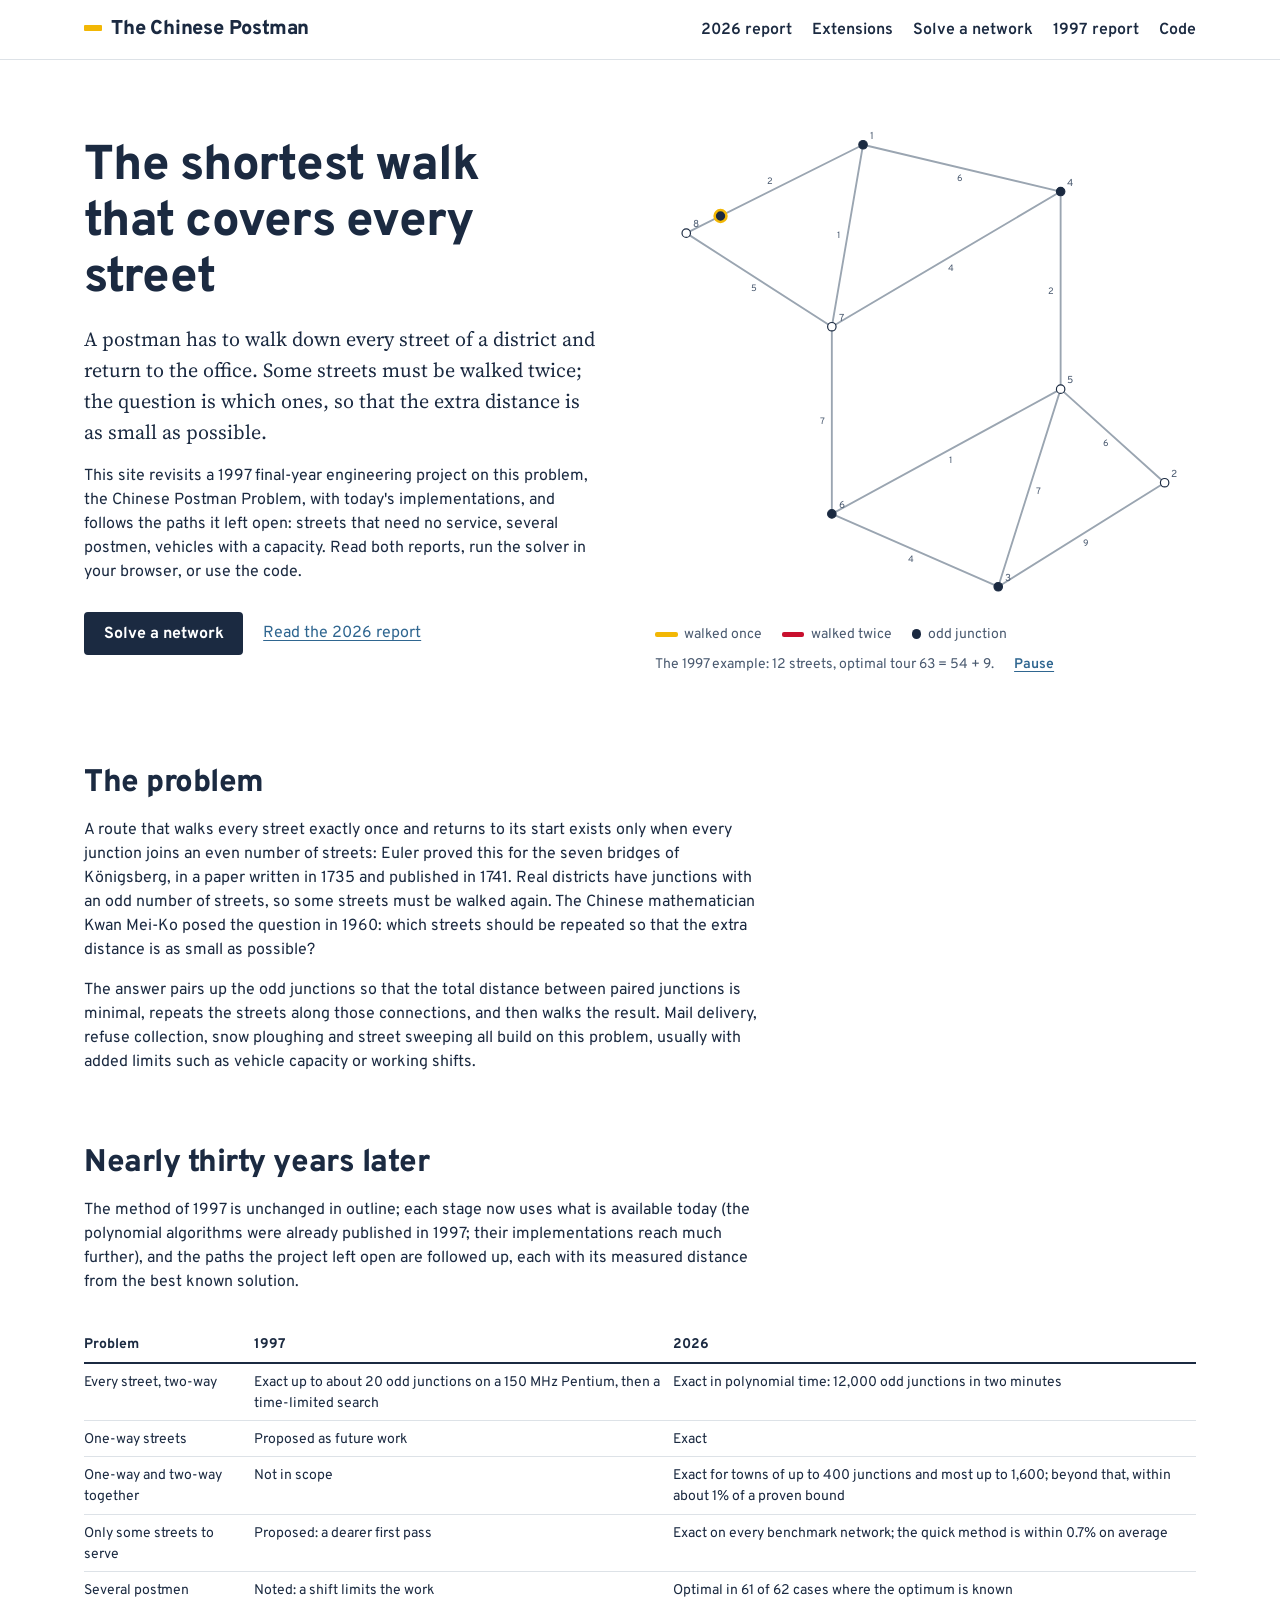
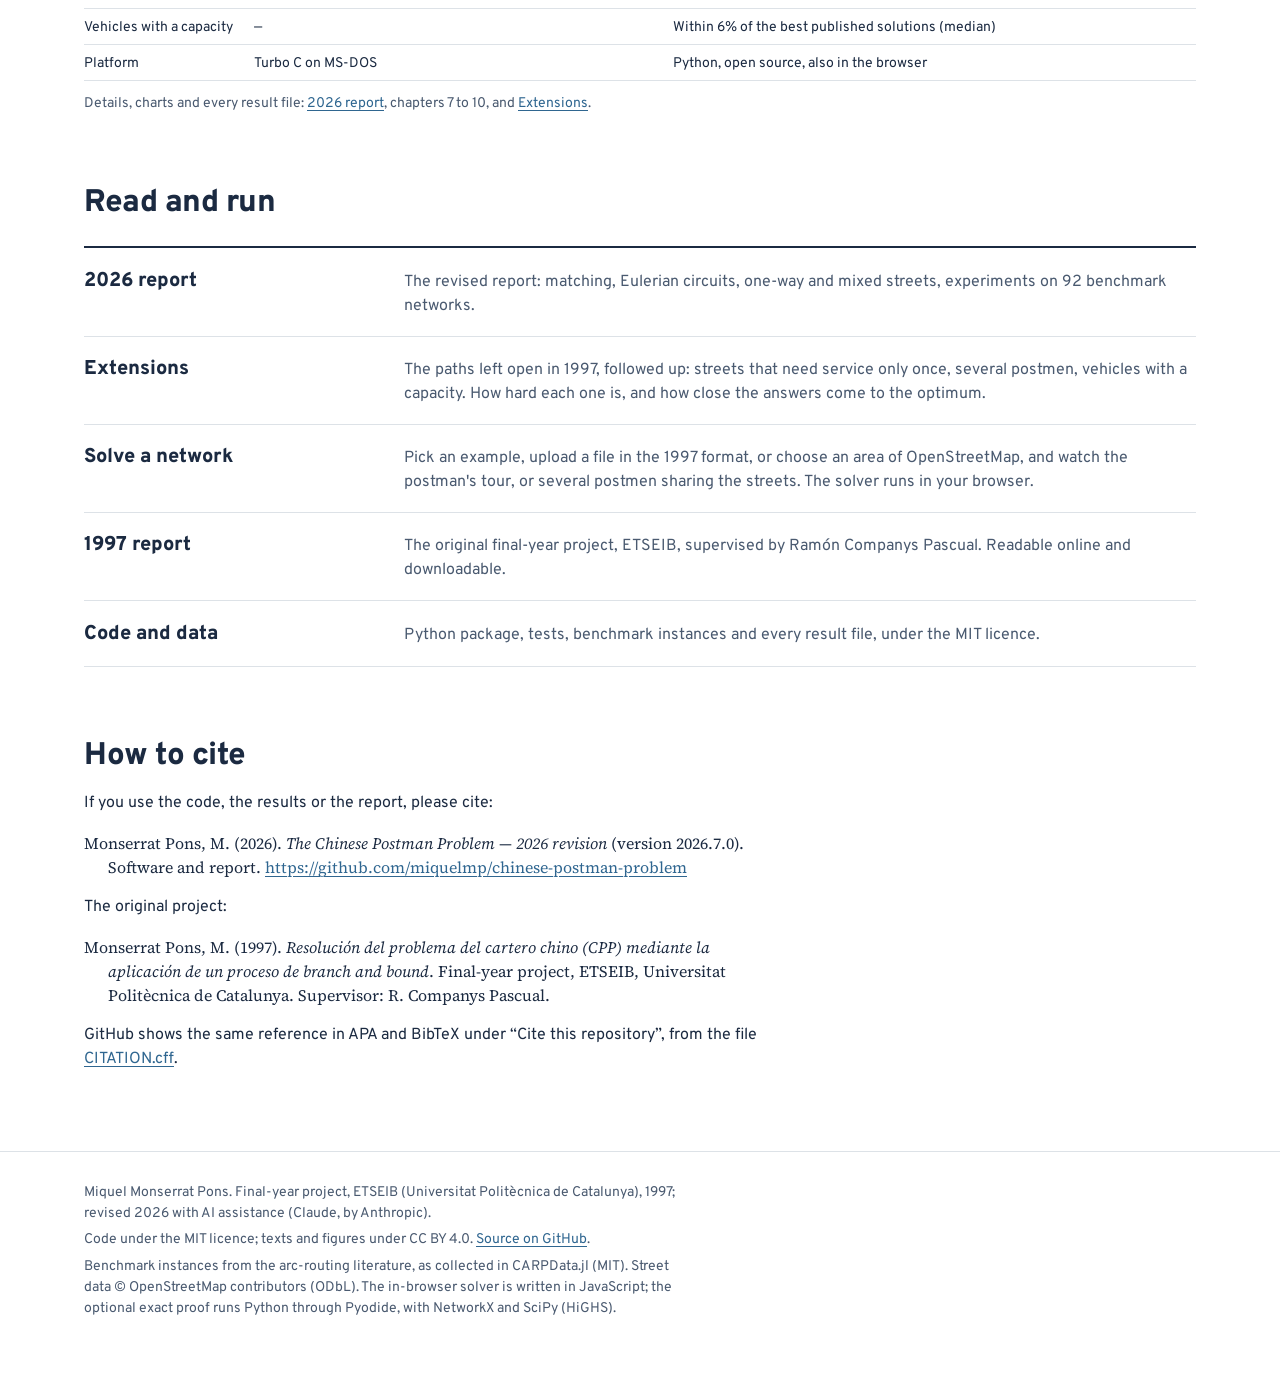
==== docs/index.html @ 4b067e21 "Report run times as medians of five repeats, version 2026.7.0 Each scaling network was run five time" ====
<!doctype html>
<html lang="en">
<head>
<meta charset="utf-8">
<meta name="viewport" content="width=device-width, initial-scale=1">
<title>The Chinese Postman Problem, 1997 and 2026</title>
<meta name="description" content="A 1997 final-year project on the Chinese Postman Problem, revisited with today's solvers: both reports, open-source code, and a solver that runs in your browser.">
<link rel="preconnect" href="https://fonts.googleapis.com">
<link rel="preconnect" href="https://fonts.gstatic.com" crossorigin>
<link rel="stylesheet" href="https://fonts.googleapis.com/css2?family=Overpass:wght@400;600;700;800&family=Source+Serif+4:ital,opsz,wght@0,8..60,400;0,8..60,600;1,8..60,400&display=swap">
<link rel="stylesheet" href="assets/site.css">
<link rel="icon" href="assets/favicon.svg" type="image/svg+xml">
<link rel="canonical" href="https://miquelmp.github.io/chinese-postman-problem/">
<meta property="og:type" content="website">
<meta property="og:site_name" content="The Chinese Postman">
<meta property="og:title" content="The Chinese Postman Problem, 1997 and 2026">
<meta property="og:description" content="A 1997 final-year project on the Chinese Postman Problem, revisited with today&#x27;s solvers: both reports, open-source code, and a solver that runs in your browser.">
<meta property="og:url" content="https://miquelmp.github.io/chinese-postman-problem/">
<meta property="og:image" content="https://miquelmp.github.io/chinese-postman-problem/assets/og-image.png">
<meta property="og:image:width" content="1200">
<meta property="og:image:height" content="630">
<meta property="og:image:alt" content="A street network shared among three postmen, each route in its own colour">
<meta name="twitter:card" content="summary_large_image">
<meta name="author" content="Miquel Monserrat Pons">
</head>
<body>
<header class="site-header"><div class="inner"><a class="brand" href="./">The Chinese Postman</a><nav class="site-nav" aria-label="Main"><a href="report/">2026 report</a><a href="extensions/">Extensions</a><a href="try/">Solve a network</a><a href="1997/">1997 report</a><a href="https://github.com/miquelmp/chinese-postman-problem">Code</a></nav></div></header>
<main class="wrap">

  <div class="hero">
    <div>
      <h1>The shortest walk that covers every street</h1>
      <p class="lede">A postman has to walk down every street of a district and return to the office. Some streets must be walked twice; the question is which ones, so that the extra distance is as small as possible.</p>
      <p>This site revisits a 1997 final-year engineering project on this problem, the Chinese Postman Problem, with today's implementations, and follows the paths it left open: streets that need no service, several postmen, vehicles with a capacity. Read both reports, run the solver in your browser, or use the code.</p>
      <div class="actions">
        <a class="button" href="try/">Solve a network</a>
        <a href="report/">Read the 2026 report</a>
      </div>
    </div>
    <figure class="hero-figure">
      <svg id="hero-net" role="img" aria-label="Animated postman tour of the 1997 example network: 15 streets walked, 3 of them twice"></svg>
      <figcaption>
        <span class="key"><i class="k-route"></i>walked once</span>
        <span class="key"><i class="k-repeat"></i>walked twice</span>
        <span class="key"><i class="k-odd"></i>odd junction</span>
        <span id="hero-progress">The 1997 example: 12 streets, optimal tour 63 = 54 + 9.</span>
        <button class="text-button" id="hero-toggle" type="button">Play</button>
      </figcaption>
    </figure>
  </div>

  <section class="prose">
    <h2>The problem</h2>
    <p class="reading-intro">A route that walks every street exactly once and returns to its start exists only when every junction joins an even number of streets: Euler proved this for the seven bridges of Königsberg, in a paper written in 1735 and published in 1741. Real districts have junctions with an odd number of streets, so some streets must be walked again. The Chinese mathematician Kwan Mei-Ko posed the question in 1960: which streets should be repeated so that the extra distance is as small as possible?</p>
    <p>The answer pairs up the odd junctions so that the total distance between paired junctions is minimal, repeats the streets along those connections, and then walks the result. Mail delivery, refuse collection, snow ploughing and street sweeping all build on this problem, usually with added limits such as vehicle capacity or working shifts.</p>
  </section>

  <section>
    <h2>Nearly thirty years later</h2>
    <div class="prose">
      <p>The method of 1997 is unchanged in outline; each stage now uses what is available today (the polynomial algorithms were already published in 1997; their implementations reach much further), and the paths the project left open are followed up, each with its measured distance from the best known solution.</p>
    </div>
    <div class="table-scroll">
      <table>
        <thead><tr><th>Problem</th><th>1997</th><th>2026</th></tr></thead>
        <tbody>
          <tr><td>Every street, two-way</td><td>Exact up to about 20 odd junctions on a 150 MHz Pentium, then a time-limited search</td><td>Exact in polynomial time: 12,000 odd junctions in two minutes</td></tr>
          <tr><td>One-way streets</td><td>Proposed as future work</td><td>Exact</td></tr>
          <tr><td>One-way and two-way together</td><td>Not in scope</td><td>Exact for towns of up to 400 junctions and most up to 1,600; beyond that, within about 1% of a proven bound</td></tr>
          <tr><td>Only some streets to serve</td><td>Proposed: a dearer first pass</td><td>Exact on every benchmark network; the quick method is within 0.7% on average</td></tr>
          <tr><td>Several postmen</td><td>Noted: a shift limits the work</td><td>Optimal in 61 of 62 cases where the optimum is known</td></tr>
          <tr><td>Vehicles with a capacity</td><td>—</td><td>Within 6% of the best published solutions (median)</td></tr>
          <tr><td>Platform</td><td>Turbo C on MS-DOS</td><td>Python, open source, also in the browser</td></tr>
        </tbody>
      </table>
    </div>
    <p class="table-note">Details, charts and every result file: <a href="report/">2026 report</a>, chapters 7 to 10, and <a href="extensions/">Extensions</a>.</p>
  </section>

  <section>
    <h2>Read and run</h2>
    <ul class="signposts">
      <li><a href="report/">2026 report</a><p>The revised report: matching, Eulerian circuits, one-way and mixed streets, experiments on 92 benchmark networks.</p></li>
      <li><a href="extensions/">Extensions</a><p>The paths left open in 1997, followed up: streets that need service only once, several postmen, vehicles with a capacity. How hard each one is, and how close the answers come to the optimum.</p></li>
      <li><a href="try/">Solve a network</a><p>Pick an example, upload a file in the 1997 format, or choose an area of OpenStreetMap, and watch the postman's tour, or several postmen sharing the streets. The solver runs in your browser.</p></li>
      <li><a href="1997/">1997 report</a><p>The original final-year project, ETSEIB, supervised by Ramón Companys Pascual. Readable online and downloadable.</p></li>
      <li><a href="https://github.com/miquelmp/chinese-postman-problem">Code and data</a><p>Python package, tests, benchmark instances and every result file, under the MIT licence.</p></li>
    </ul>
  </section>
  <section class="prose" id="cite">
    <h2>How to cite</h2>
    <p>If you use the code, the results or the report, please cite:</p>
    <p class="citation">Monserrat Pons, M. (2026). <em>The Chinese Postman Problem — 2026 revision</em> (version 2026.7.0). Software and report. <a href="https://github.com/miquelmp/chinese-postman-problem">https://github.com/miquelmp/chinese-postman-problem</a></p>
    <p>The original project:</p>
    <p class="citation">Monserrat Pons, M. (1997). <em>Resolución del problema del cartero chino (CPP) mediante la aplicación de un proceso de branch and bound</em>. Final-year project, ETSEIB, Universitat Politècnica de Catalunya. Supervisor: R. Companys Pascual.</p>
    <p>GitHub shows the same reference in APA and BibTeX under “Cite this repository”, from the file <a href="https://github.com/miquelmp/chinese-postman-problem/blob/main/CITATION.cff">CITATION.cff</a>.</p>
  </section>
</main>
<footer class="site-footer"><div class="inner"><p>Miquel Monserrat Pons. Final-year project, ETSEIB (Universitat Politècnica de Catalunya), 1997; revised 2026 with AI assistance (Claude, by Anthropic).</p><p>Code under the MIT licence; texts and figures under CC BY 4.0. <a href="https://github.com/miquelmp/chinese-postman-problem">Source on GitHub</a>.</p><p>Benchmark instances from the arc-routing literature, as collected in CARPData.jl (MIT). Street data © OpenStreetMap contributors (ODbL). The in-browser solver is written in JavaScript; the optional exact proof runs Python through Pyodide, with NetworkX and SciPy (HiGHS).</p></div></footer>
<script src="assets/net.js"></script>
<script>
(function () {
  const inst = {"name": "1997 worked example (park maintenance network)", "nodes": [{"id": 0, "x": 0.42, "y": 0.95, "label": "1"}, {"id": 1, "x": 0.08, "y": 0.78, "label": "8"}, {"id": 2, "x": 0.8, "y": 0.86, "label": "4"}, {"id": 3, "x": 0.36, "y": 0.6, "label": "7"}, {"id": 4, "x": 0.8, "y": 0.48, "label": "5"}, {"id": 5, "x": 1.0, "y": 0.3, "label": "2"}, {"id": 6, "x": 0.36, "y": 0.24, "label": "6"}, {"id": 7, "x": 0.68, "y": 0.1, "label": "3"}], "links": [{"u": 0, "v": 1, "w": 2, "oneway": false}, {"u": 0, "v": 3, "w": 1, "oneway": false}, {"u": 1, "v": 3, "w": 5, "oneway": false}, {"u": 0, "v": 2, "w": 6, "oneway": false}, {"u": 3, "v": 2, "w": 4, "oneway": false}, {"u": 3, "v": 6, "w": 7, "oneway": false}, {"u": 2, "v": 4, "w": 2, "oneway": false}, {"u": 6, "v": 4, "w": 1, "oneway": false}, {"u": 6, "v": 7, "w": 4, "oneway": false}, {"u": 7, "v": 4, "w": 7, "oneway": false}, {"u": 4, "v": 5, "w": 6, "oneway": false}, {"u": 7, "v": 5, "w": 9, "oneway": false}], "units": "", "note": "From chapter 3 of both reports; the optimum is 63 = 54 + 9."};
  const res = {"circuit": [0, 1, 3, 0, 3, 2, 3, 6, 4, 7, 6, 7, 5, 4, 2, 0]};
  const svg = document.getElementById("hero-net");
  const view = Postman.draw(svg, inst, { labels: true, weights: true, odd: true, width: 640 });
  view.setResult(res);
  view.setSpeed(0.8);
  const btn = document.getElementById("hero-toggle"), prog = document.getElementById("hero-progress");
  const reduce = window.matchMedia("(prefers-reduced-motion: reduce)").matches;
  view.onProgress((i, n) => {
    if (i > 0) prog.textContent = `Street ${i} of ${n} walked. Optimal tour 63 = 54 + 9.`;
  });
  view.onEnd(() => { btn.textContent = "Replay"; });
  btn.addEventListener("click", () => {
    if (view.isPlaying()) { view.pause(); btn.textContent = "Play"; }
    else { view.play(); btn.textContent = "Pause"; }
  });
  if (reduce) view.finish();
  else { view.play(); btn.textContent = "Pause"; }
})();
</script>
</body>
</html>
---- docs/assets/site.css ----
/* The Chinese Postman — site styles.
   Identity: street signage and postal routes. Overpass (Highway Gothic lineage) for interface and
   headings, Source Serif 4 for reading. Yellow = the postman's route, red = streets driven twice. */

:root {
  --paper: #ffffff;
  --panel: #f2f4f6;
  --ink: #1b2a41;
  --ink-soft: #4a5a70;
  --street: #9aa5b1;
  --street-faint: #d3d9df;
  --route: #f2b705;
  --repeat: #c8102e;
  --link: #2f6690;
  --rule: #dde2e7;
  --focus: #2f6690;
  --sans: "Overpass", "Segoe UI", system-ui, sans-serif;
  --serif: "Source Serif 4", Georgia, "Times New Roman", serif;
  --measure: 68ch;
  --step--1: 0.875rem;
  --step-0: 1rem;
  --step-1: 1.25rem;
  --step-2: 1.563rem;
  --step-3: 1.953rem;
  --step-4: 2.441rem;
  --step-5: 3.052rem;
  color-scheme: light;
}

* { box-sizing: border-box; }
html { -webkit-text-size-adjust: 100%; }
body {
  margin: 0;
  background: var(--paper);
  color: var(--ink);
  font-family: var(--sans);
  font-size: var(--step-0);
  line-height: 1.5;
}

a { color: var(--link); text-underline-offset: 0.18em; text-decoration-thickness: 1px; }
a:hover { text-decoration-thickness: 2px; }
:focus-visible { outline: 3px solid var(--focus); outline-offset: 2px; border-radius: 2px; }

/* ---------- header and footer ---------- */
.site-header {
  border-bottom: 1px solid var(--rule);
}
.site-header .inner {
  max-width: 72rem; margin: 0 auto; padding: 0.9rem 1.25rem;
  display: flex; flex-wrap: wrap; align-items: baseline; gap: 0.5rem 1.75rem;
}
.brand {
  font-weight: 800; font-size: var(--step-1); color: var(--ink); text-decoration: none;
  letter-spacing: -0.01em; margin-right: auto;
}
.brand::before {
  content: ""; display: inline-block; width: 0.9em; height: 0.28em; margin-right: 0.45em;
  background: var(--route); vertical-align: 0.18em; border-radius: 1px;
}
.site-nav { display: flex; flex-wrap: wrap; gap: 0.25rem 1.25rem; }
.site-nav a { color: var(--ink); text-decoration: none; font-weight: 600; padding: 0.15rem 0; }
.site-nav a:hover, .site-nav a[aria-current="page"] { box-shadow: inset 0 -3px 0 var(--route); }

.site-footer {
  border-top: 1px solid var(--rule); margin-top: 5rem; color: var(--ink-soft); font-size: var(--step--1);
}
.site-footer .inner { max-width: 72rem; margin: 0 auto; padding: 1.5rem 1.25rem 3rem; }
.site-footer p { margin: 0.35rem 0; max-width: var(--measure); }

/* ---------- layout ---------- */
.wrap { max-width: 72rem; margin: 0 auto; padding: 0 1.25rem; }
.prose { max-width: var(--measure); }
section { margin-top: 4.5rem; }

h1, h2, h3 { font-family: var(--sans); line-height: 1.15; letter-spacing: -0.015em; }
h1 { font-size: var(--step-5); font-weight: 800; margin: 0 0 1rem; }
h2 { font-size: var(--step-3); font-weight: 800; margin: 0 0 1rem; }
h3 { font-size: var(--step-1); font-weight: 700; margin: 2rem 0 0.5rem; }
p { margin: 0 0 1rem; }
.lede { font-family: var(--serif); font-size: var(--step-1); line-height: 1.55; color: var(--ink); }
.reading p, .reading li { font-family: var(--serif); font-size: 1.0625rem; line-height: 1.65; }

/* ---------- hero ---------- */
.hero {
  display: grid; grid-template-columns: minmax(0, 1fr) minmax(0, 1.05fr); gap: 2.5rem 3.5rem;
  align-items: center; padding: 3.5rem 0 1rem;
}
.hero h1 { max-width: 13ch; }
.hero .actions { display: flex; flex-wrap: wrap; gap: 0.75rem 1.25rem; align-items: center; margin-top: 1.75rem; }
.hero-figure { margin: 0; }
.hero-figure svg { width: 100%; height: auto; display: block; }
.hero-figure figcaption { font-size: var(--step--1); color: var(--ink-soft); margin-top: 0.5rem; display: flex; flex-wrap: wrap; gap: 0.4rem 1.25rem; align-items: center; }

.button {
  display: inline-flex; align-items: center; gap: 0.5rem; font: inherit; font-weight: 700;
  background: var(--ink); color: #fff; border: 2px solid var(--ink); border-radius: 4px;
  padding: 0.55rem 1.1rem 0.45rem; text-decoration: none; cursor: pointer;
}
.button:hover { background: #24395a; }
.button.secondary { background: transparent; color: var(--ink); }
.button.secondary:hover { background: var(--panel); }
.button[disabled] { opacity: 0.45; cursor: not-allowed; }
.text-button {
  font: inherit; font-weight: 600; background: none; border: 0; padding: 0.2rem 0; color: var(--link);
  cursor: pointer; text-decoration: underline; text-underline-offset: 0.18em;
}

.key { display: inline-flex; align-items: center; gap: 0.4rem; }
.key i { display: inline-block; width: 1.4rem; height: 0.3rem; border-radius: 2px; }
.key .k-route { background: var(--route); }
.key .k-repeat { background: var(--repeat); }
.key .k-odd { width: 0.6rem; height: 0.6rem; border-radius: 50%; background: var(--ink); }
.key .k-street { background: var(--street); }
.key .k-optional { background: var(--street-faint); }
.key .k-depot { width: 0.75rem; height: 0.75rem; background: var(--ink); border-radius: 0; }
.routes { list-style: none; padding: 0; margin: 0.5rem 0 1rem; display: flex; flex-wrap: wrap; gap: 0.35rem 1.25rem; font-size: var(--step--1); }
.routes li { display: inline-flex; align-items: center; gap: 0.4rem; }
.routes i { display: inline-block; width: 1.4rem; height: 0.3rem; border-radius: 2px; }

/* ---------- network drawings ---------- */
.net .street { stroke: var(--street); stroke-width: 2.2; fill: none; stroke-linecap: round; }
.net .street.oneway { stroke-dasharray: none; }
.net .street.done { stroke: var(--route); stroke-width: 4; }
.net .street.twice { stroke: var(--repeat); stroke-width: 4; }
.net .node { fill: #fff; stroke: var(--ink); stroke-width: 1.4; }
.net .node.odd { fill: var(--ink); }
.net .label { font-family: var(--sans); font-size: 12px; fill: var(--ink-soft); }
.net .weight { font-family: var(--sans); font-size: 11px; fill: var(--ink-soft); }
.net .postman { fill: var(--ink); stroke: var(--route); stroke-width: 3; }
.net .postman.crew { stroke: #fff; stroke-width: 2; }
.net .street.optional { stroke: var(--street-faint); }
.net .street.optional.twice { stroke: var(--repeat); }
.net .depot { fill: var(--ink); stroke: #fff; stroke-width: 2; }
.net .arrow { fill: var(--street); }

/* ---------- tables, figures ---------- */
table { border-collapse: collapse; width: 100%; font-size: var(--step--1); margin: 1rem 0 1.5rem; }
th, td { text-align: left; padding: 0.5rem 0.75rem 0.4rem 0; border-bottom: 1px solid var(--rule); vertical-align: top; }
th { font-weight: 700; border-bottom: 2px solid var(--ink); }
.table-scroll { overflow-x: auto; }
figure.chart { margin: 2.5rem 0; max-width: 52rem; }
figure.chart svg { width: 100%; height: auto; display: block; }
figure.chart figcaption { font-size: var(--step--1); color: var(--ink-soft); margin-top: 0.4rem; max-width: var(--measure); }

/* ---------- signposts (destinations) ---------- */
.signposts { list-style: none; padding: 0; margin: 1.5rem 0 0; border-top: 2px solid var(--ink); }
.signposts li { border-bottom: 1px solid var(--rule); padding: 1.1rem 0; display: grid; grid-template-columns: minmax(12rem, 18rem) 1fr; gap: 0.25rem 2rem; align-items: baseline; }
.signposts a { font-size: var(--step-1); font-weight: 800; text-decoration: none; color: var(--ink); }
.signposts a:hover { box-shadow: inset 0 -4px 0 var(--route); }
.signposts p { margin: 0; color: var(--ink-soft); }

/* ---------- report pages ---------- */
.report { max-width: var(--measure); margin: 0 auto; }
.report h1 { font-size: var(--step-4); margin-top: 3rem; }
.report h2 { font-size: var(--step-2); margin-top: 3.5rem; padding-top: 1rem; border-top: 2px solid var(--ink); }
.report h3 { font-size: var(--step-1); }
.report p, .report li { font-family: var(--serif); font-size: 1.0625rem; line-height: 1.65; }
.report td, .report th { font-family: var(--sans); }
.report pre { background: var(--panel); padding: 0.9rem 1rem; overflow-x: auto; border-radius: 4px; font-size: 0.9rem; }
.report code { font-size: 0.92em; }
.report .math-display { overflow-x: auto; margin: 1.25rem 0; }
.report .byline { color: var(--ink-soft); font-family: var(--sans); }
.report-layout { display: grid; grid-template-columns: 15rem minmax(0, 1fr); gap: 3rem; max-width: 72rem; margin: 0 auto; padding: 0 1.25rem; }
.toc { position: sticky; top: 1rem; align-self: start; font-size: var(--step--1); max-height: calc(100vh - 2rem); overflow-y: auto; padding-top: 3.2rem; }
.toc ol { list-style: none; padding: 0; margin: 0; }
.toc li { margin: 0.3rem 0; }
.toc a { color: var(--ink-soft); text-decoration: none; }
.toc a:hover { color: var(--ink); text-decoration: underline; }
.download-row { display: flex; flex-wrap: wrap; gap: 0.75rem 1.25rem; align-items: center; margin: 1rem 0 2rem; }

/* ---------- 1997 viewer ---------- */
.pdf-frame { width: 100%; height: 85vh; border: 1px solid var(--rule); border-radius: 4px; background: var(--panel); }
.chapters { columns: 2 18rem; column-gap: 2.5rem; padding-left: 1.2rem; }
.chapters li { break-inside: avoid; margin: 0.2rem 0; }

/* ---------- try page ---------- */
.app { display: grid; grid-template-columns: 21rem minmax(0, 1fr); gap: 1.5rem 2rem; margin-top: 1.5rem; }
.panel { background: var(--panel); border-radius: 6px; padding: 1.1rem 1.1rem 1.25rem; align-self: start; }
.panel h2 { font-size: var(--step-1); margin: 0 0 0.75rem; }
.field { display: grid; gap: 0.25rem; margin-bottom: 0.9rem; }
.field label, .field legend { font-weight: 700; font-size: var(--step--1); }
.field .hint { font-size: 0.8rem; color: var(--ink-soft); }
select, input[type="number"], input[type="file"] {
  font: inherit; font-size: var(--step--1); padding: 0.4rem 0.5rem; border: 1px solid var(--street);
  border-radius: 4px; background: #fff; color: var(--ink); width: 100%;
}
input[type="range"] { width: 100%; accent-color: var(--ink); }
.row { display: grid; grid-template-columns: 1fr 1fr; gap: 0.6rem; }
.stage { min-width: 0; }
.stage-frame { border: 1px solid var(--rule); border-radius: 6px; background: #fff; position: relative; min-height: 22rem; }
.stage-frame svg { width: 100%; height: auto; display: block; max-height: 72vh; }
.stage-empty { position: absolute; inset: 0; display: grid; place-items: center; color: var(--ink-soft); text-align: center; padding: 2rem; }
.player { display: flex; flex-wrap: wrap; align-items: center; gap: 0.6rem 1rem; margin: 0.75rem 0; font-size: var(--step--1); }
.player input[type="range"] { width: 9rem; }
.status { font-size: var(--step--1); color: var(--ink-soft); min-height: 1.5em; }
.status.error { color: var(--repeat); font-weight: 600; }
.stats { display: grid; grid-template-columns: repeat(auto-fit, minmax(9.5rem, 1fr)); gap: 0.75rem 1.5rem; margin: 1rem 0; padding: 0; }
.stats div { border-top: 2px solid var(--ink); padding-top: 0.35rem; }
.stats dt { font-size: 0.8rem; color: var(--ink-soft); }
.stats dd { margin: 0; font-size: var(--step-1); font-weight: 800; font-variant-numeric: tabular-nums; }
#osm-map { height: 22rem; border-radius: 6px; border: 1px solid var(--rule); margin-bottom: 0.75rem; }
.hidden, [hidden] { display: none !important; }

/* ---------- responsive ---------- */
@media (max-width: 60rem) {
  .hero { grid-template-columns: 1fr; padding-top: 2rem; }
  .app { grid-template-columns: 1fr; }
  .report-layout { grid-template-columns: 1fr; }
  .toc { position: static; max-height: none; padding-top: 1rem; }
  h1 { font-size: var(--step-4); }
}
@media (max-width: 36rem) {
  .signposts li { grid-template-columns: 1fr; }
  .row { grid-template-columns: 1fr; }
}
@media (prefers-reduced-motion: reduce) {
  * { scroll-behavior: auto !important; }
}

/* How to cite */
.citation {
  font-family: var(--serif); padding-left: 1.5em; text-indent: -1.5em;
  overflow-wrap: anywhere;
}

/* Solver page: service settings */
.panel h2.panel-sub { margin-top: 1.75rem; }
.field label.check { display: flex; gap: 0.5rem; align-items: center; font-weight: 400; font-size: var(--step-0); }
.panel > .hint { font-size: 0.85rem; color: var(--ink-soft); margin: 0 0 0.9rem; }
.panel > .hint:empty { display: none; }
.legend { font-size: 0.85rem; color: var(--ink-soft); }

/* Extensions page */
blockquote.quote1997 { margin: 1.25rem 0 0.25rem; padding: 0.25rem 0 0.25rem 1.25rem; border-left: 4px solid var(--route); }
blockquote.quote1997 p { font-family: var(--serif); font-style: italic; font-size: 1.125rem; margin: 0; }
.reading p.translation { font-family: var(--sans); font-size: var(--step--1); color: var(--ink-soft); margin-top: 0.4rem; }
.refs li { margin-bottom: 0.5rem; }

.table-note { font-size: var(--step--1); color: var(--ink-soft); margin-top: -0.75rem; }
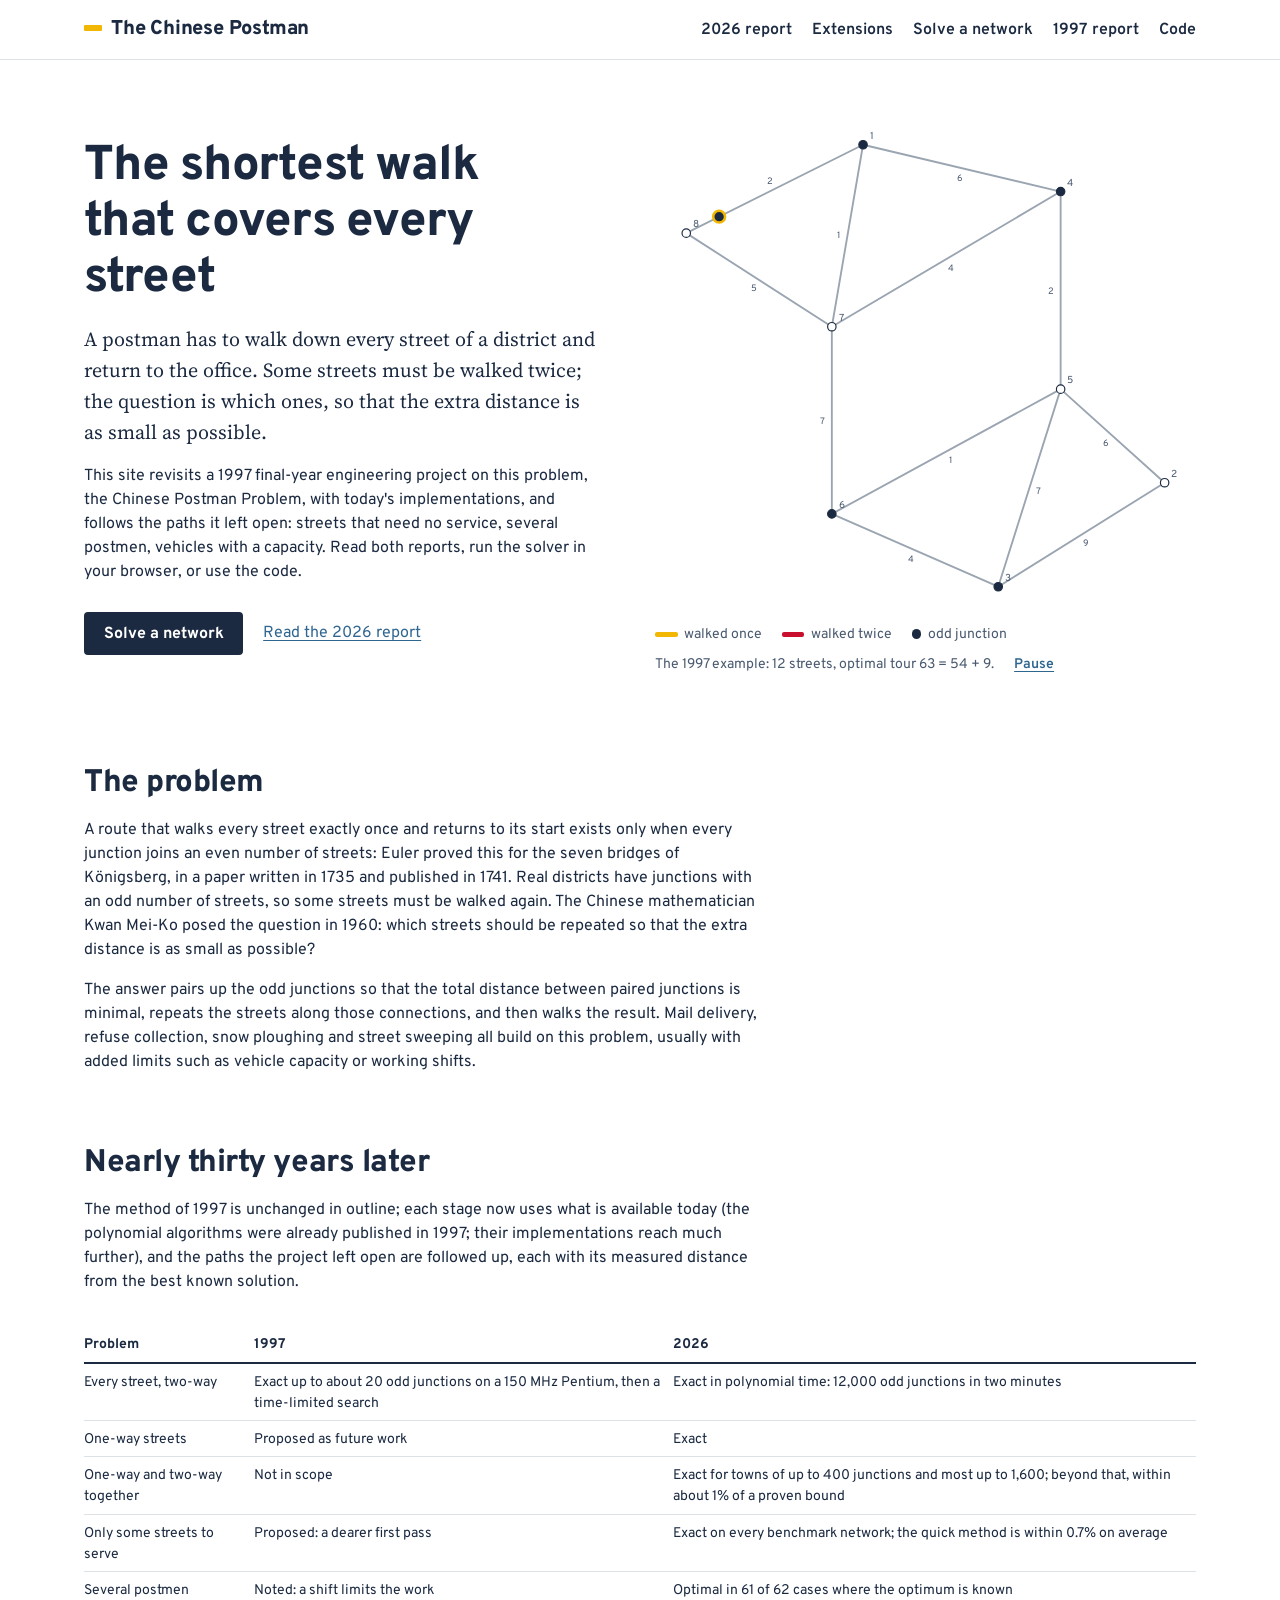
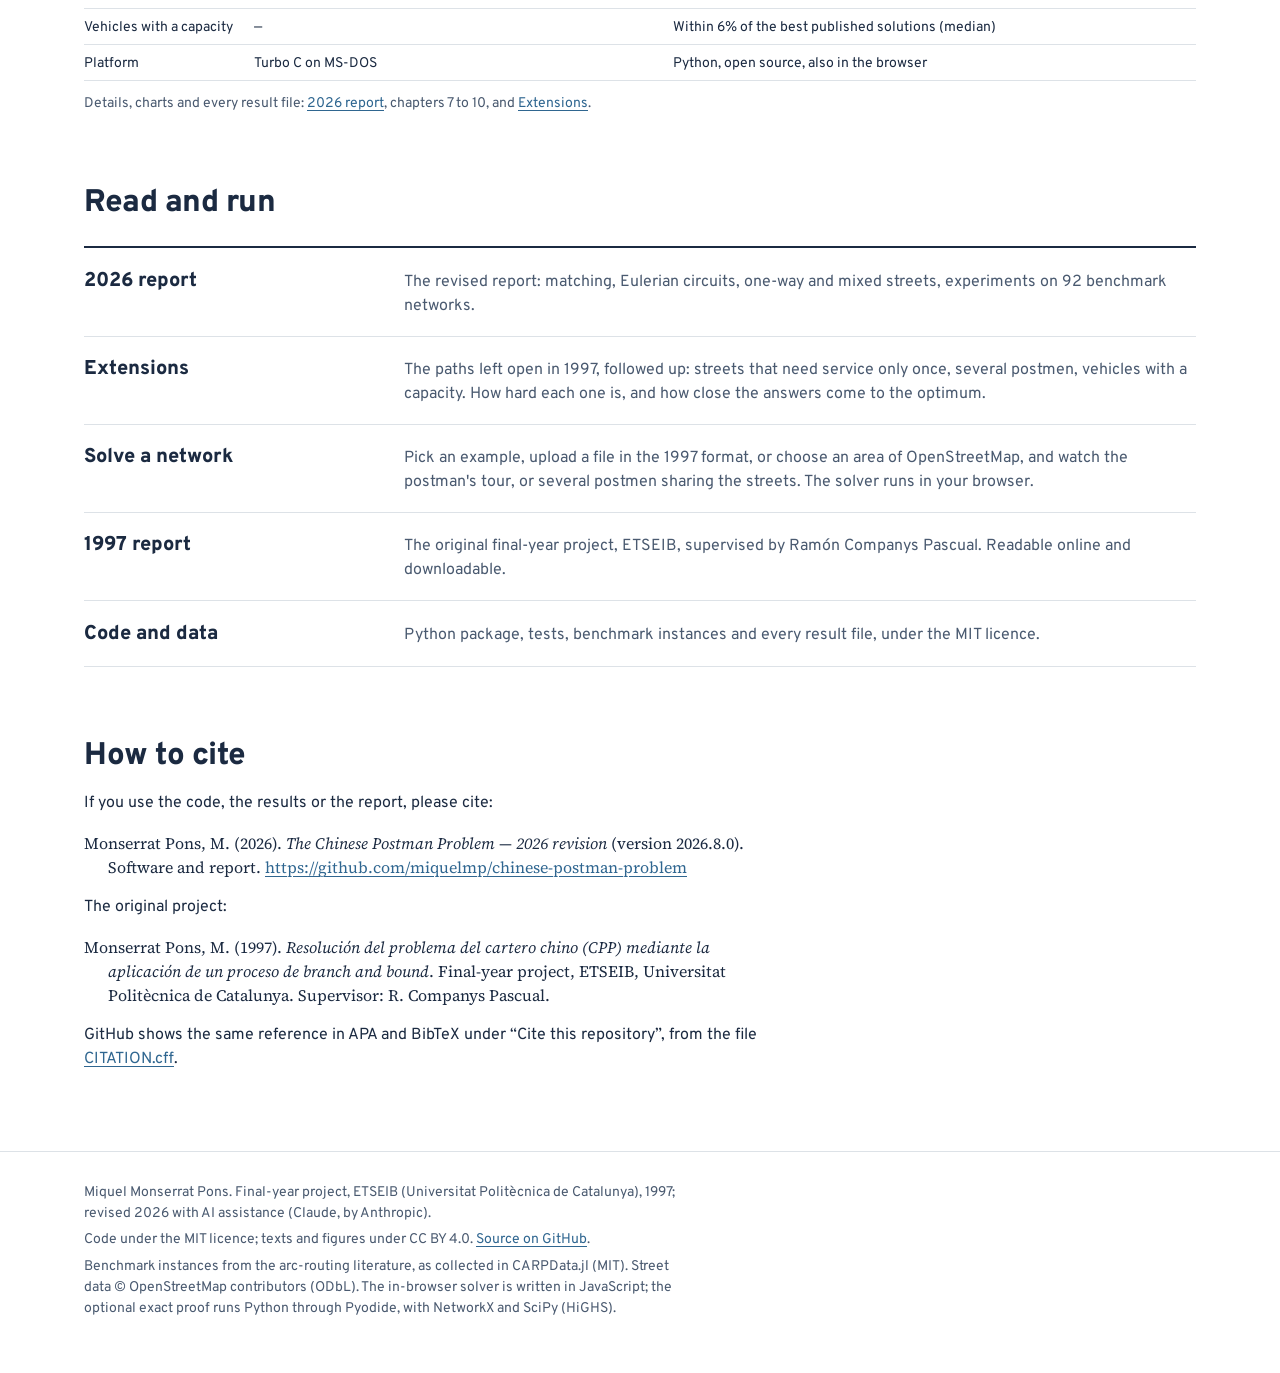
==== commit 72a83bd8: "Report five real street networks, version 2026.8.0 Co-Authored-By: Claude Opus 5.5 <noreply@anthropi" ====
--- a/docs/index.html
+++ b/docs/index.html
@@ -90,7 +90,7 @@
   <section class="prose" id="cite">
     <h2>How to cite</h2>
     <p>If you use the code, the results or the report, please cite:</p>
-    <p class="citation">Monserrat Pons, M. (2026). <em>The Chinese Postman Problem — 2026 revision</em> (version 2026.7.0). Software and report. <a href="https://github.com/miquelmp/chinese-postman-problem">https://github.com/miquelmp/chinese-postman-problem</a></p>
+    <p class="citation">Monserrat Pons, M. (2026). <em>The Chinese Postman Problem — 2026 revision</em> (version 2026.8.0). Software and report. <a href="https://github.com/miquelmp/chinese-postman-problem">https://github.com/miquelmp/chinese-postman-problem</a></p>
     <p>The original project:</p>
     <p class="citation">Monserrat Pons, M. (1997). <em>Resolución del problema del cartero chino (CPP) mediante la aplicación de un proceso de branch and bound</em>. Final-year project, ETSEIB, Universitat Politècnica de Catalunya. Supervisor: R. Companys Pascual.</p>
     <p>GitHub shows the same reference in APA and BibTeX under “Cite this repository”, from the file <a href="https://github.com/miquelmp/chinese-postman-problem/blob/main/CITATION.cff">CITATION.cff</a>.</p>
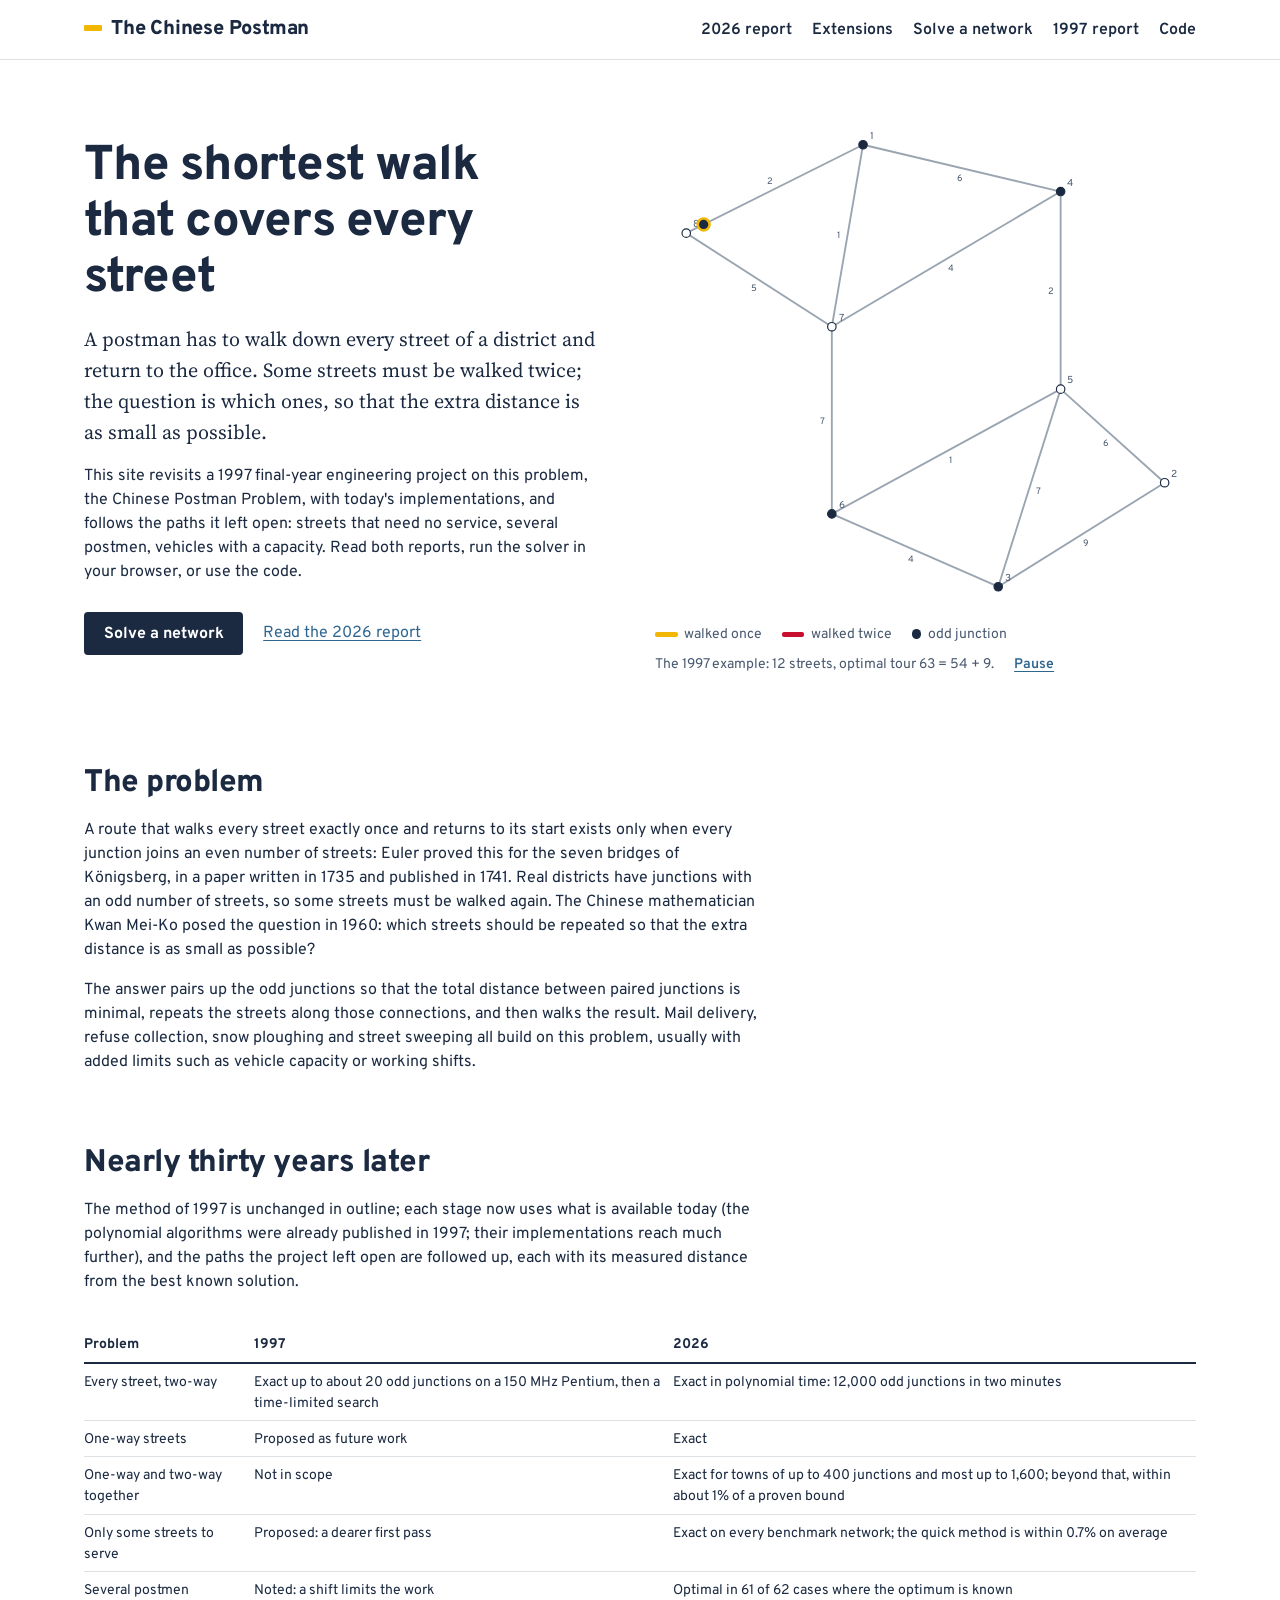
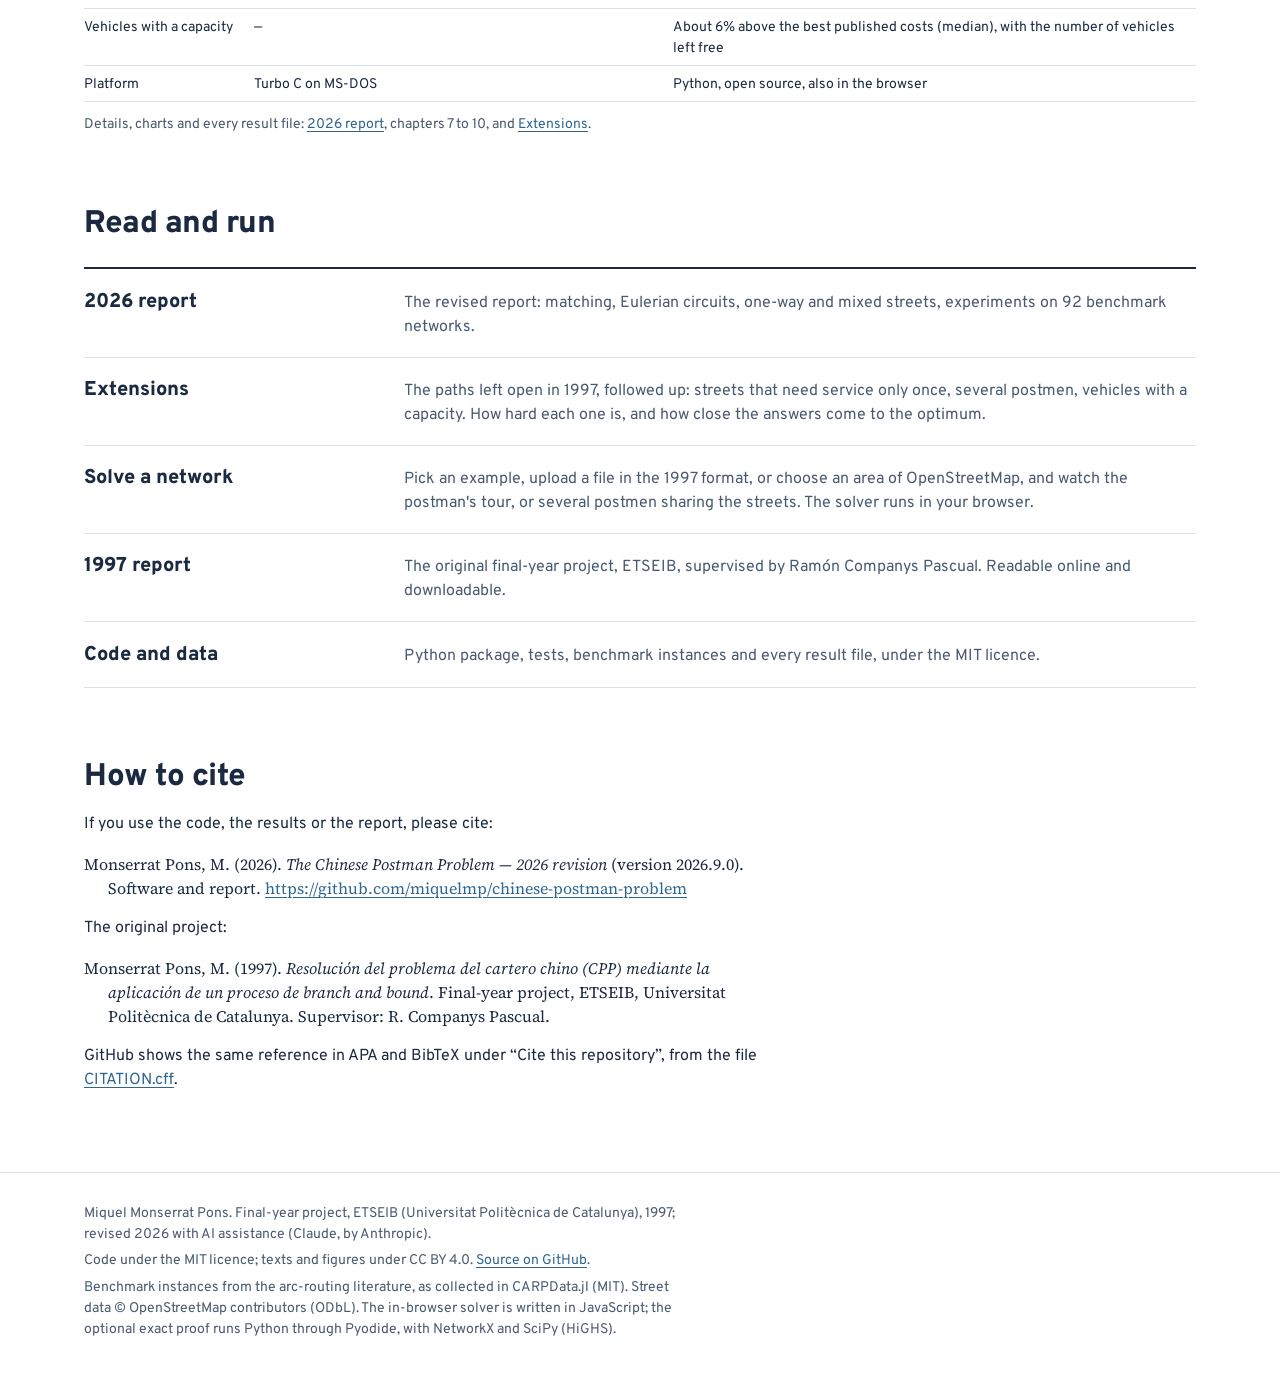
==== commit 34c0618a: "Rerun the Delaunay measurements, version 2026.9.0 Co-Authored-By: Claude Opus 5.5 <noreply@anthropic" ====
--- a/docs/index.html
+++ b/docs/index.html
@@ -69,7 +69,7 @@
           <tr><td>One-way and two-way together</td><td>Not in scope</td><td>Exact for towns of up to 400 junctions and most up to 1,600; beyond that, within about 1% of a proven bound</td></tr>
           <tr><td>Only some streets to serve</td><td>Proposed: a dearer first pass</td><td>Exact on every benchmark network; the quick method is within 0.7% on average</td></tr>
           <tr><td>Several postmen</td><td>Noted: a shift limits the work</td><td>Optimal in 61 of 62 cases where the optimum is known</td></tr>
-          <tr><td>Vehicles with a capacity</td><td>—</td><td>Within 6% of the best published solutions (median)</td></tr>
+          <tr><td>Vehicles with a capacity</td><td>—</td><td>About 6% above the best published costs (median), with the number of vehicles left free</td></tr>
           <tr><td>Platform</td><td>Turbo C on MS-DOS</td><td>Python, open source, also in the browser</td></tr>
         </tbody>
       </table>
@@ -90,7 +90,7 @@
   <section class="prose" id="cite">
     <h2>How to cite</h2>
     <p>If you use the code, the results or the report, please cite:</p>
-    <p class="citation">Monserrat Pons, M. (2026). <em>The Chinese Postman Problem — 2026 revision</em> (version 2026.8.0). Software and report. <a href="https://github.com/miquelmp/chinese-postman-problem">https://github.com/miquelmp/chinese-postman-problem</a></p>
+    <p class="citation">Monserrat Pons, M. (2026). <em>The Chinese Postman Problem — 2026 revision</em> (version 2026.9.0). Software and report. <a href="https://github.com/miquelmp/chinese-postman-problem">https://github.com/miquelmp/chinese-postman-problem</a></p>
     <p>The original project:</p>
     <p class="citation">Monserrat Pons, M. (1997). <em>Resolución del problema del cartero chino (CPP) mediante la aplicación de un proceso de branch and bound</em>. Final-year project, ETSEIB, Universitat Politècnica de Catalunya. Supervisor: R. Companys Pascual.</p>
     <p>GitHub shows the same reference in APA and BibTeX under “Cite this repository”, from the file <a href="https://github.com/miquelmp/chinese-postman-problem/blob/main/CITATION.cff">CITATION.cff</a>.</p>
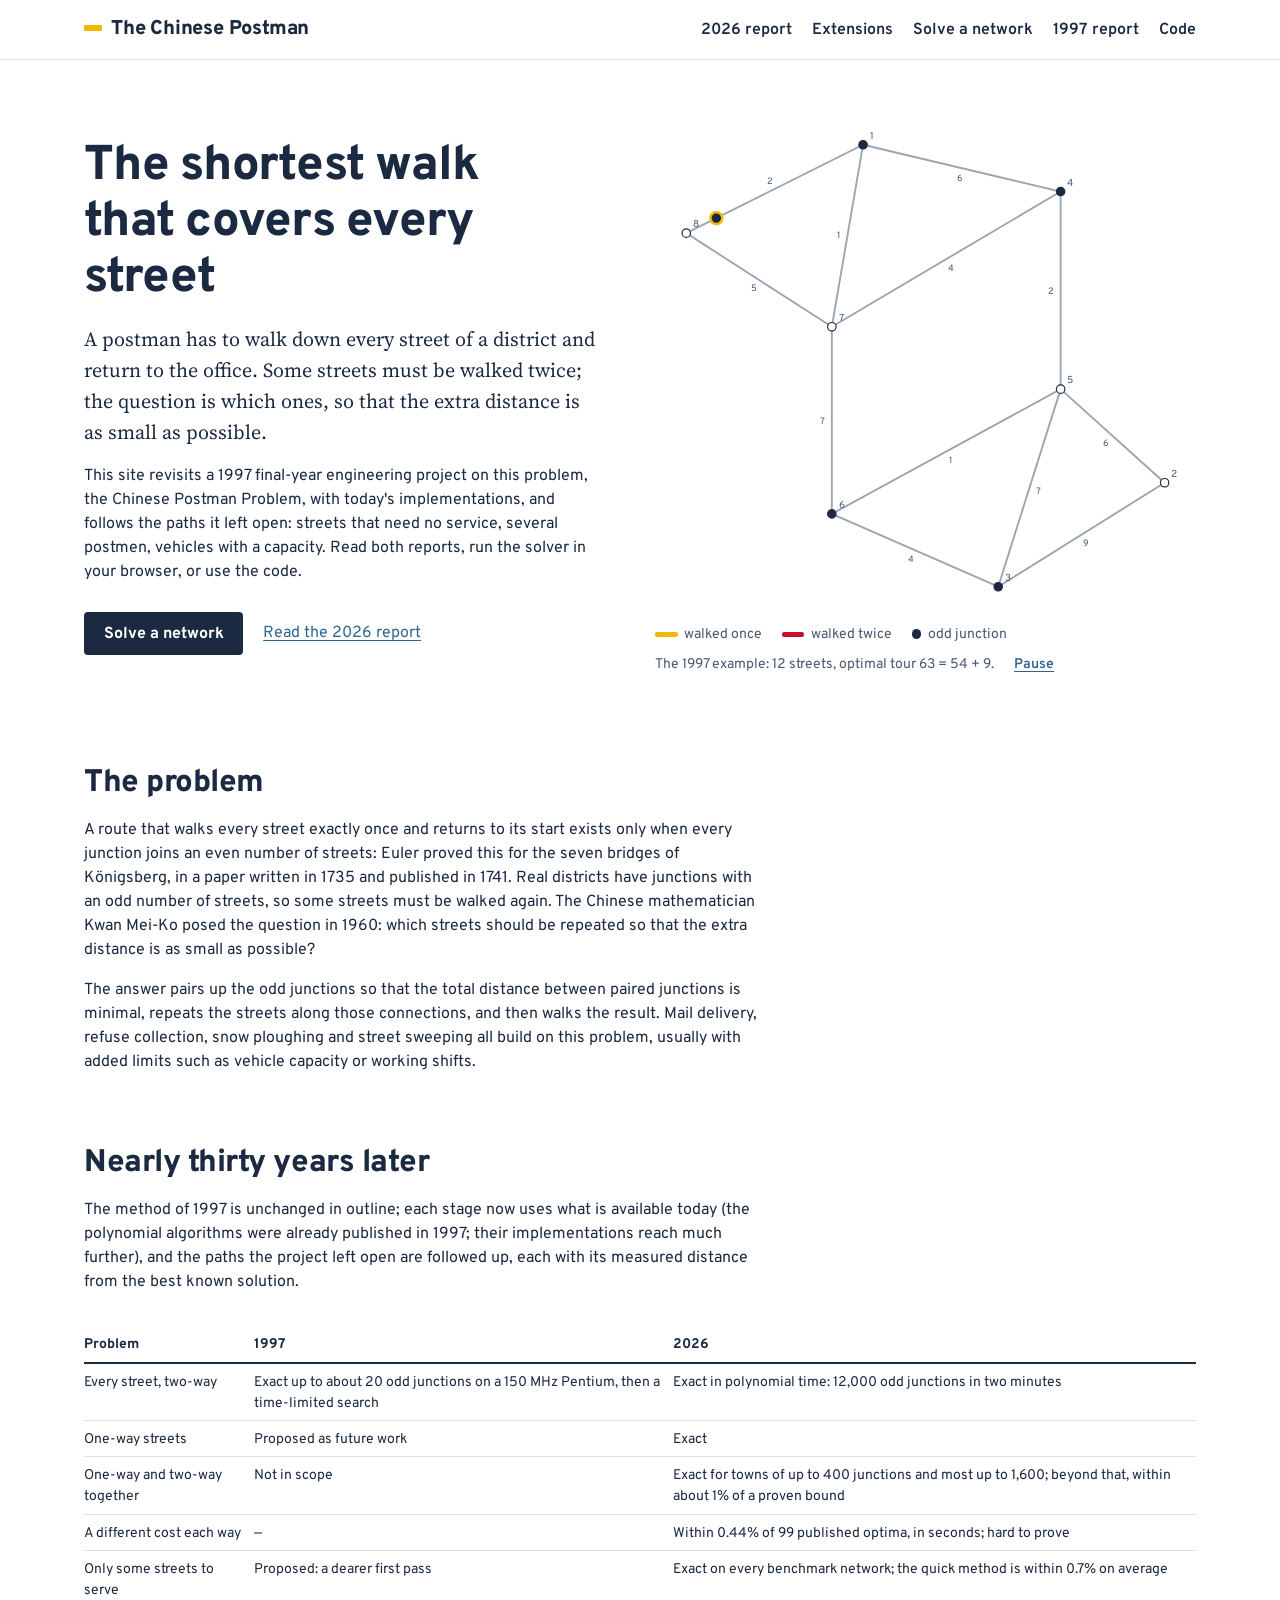
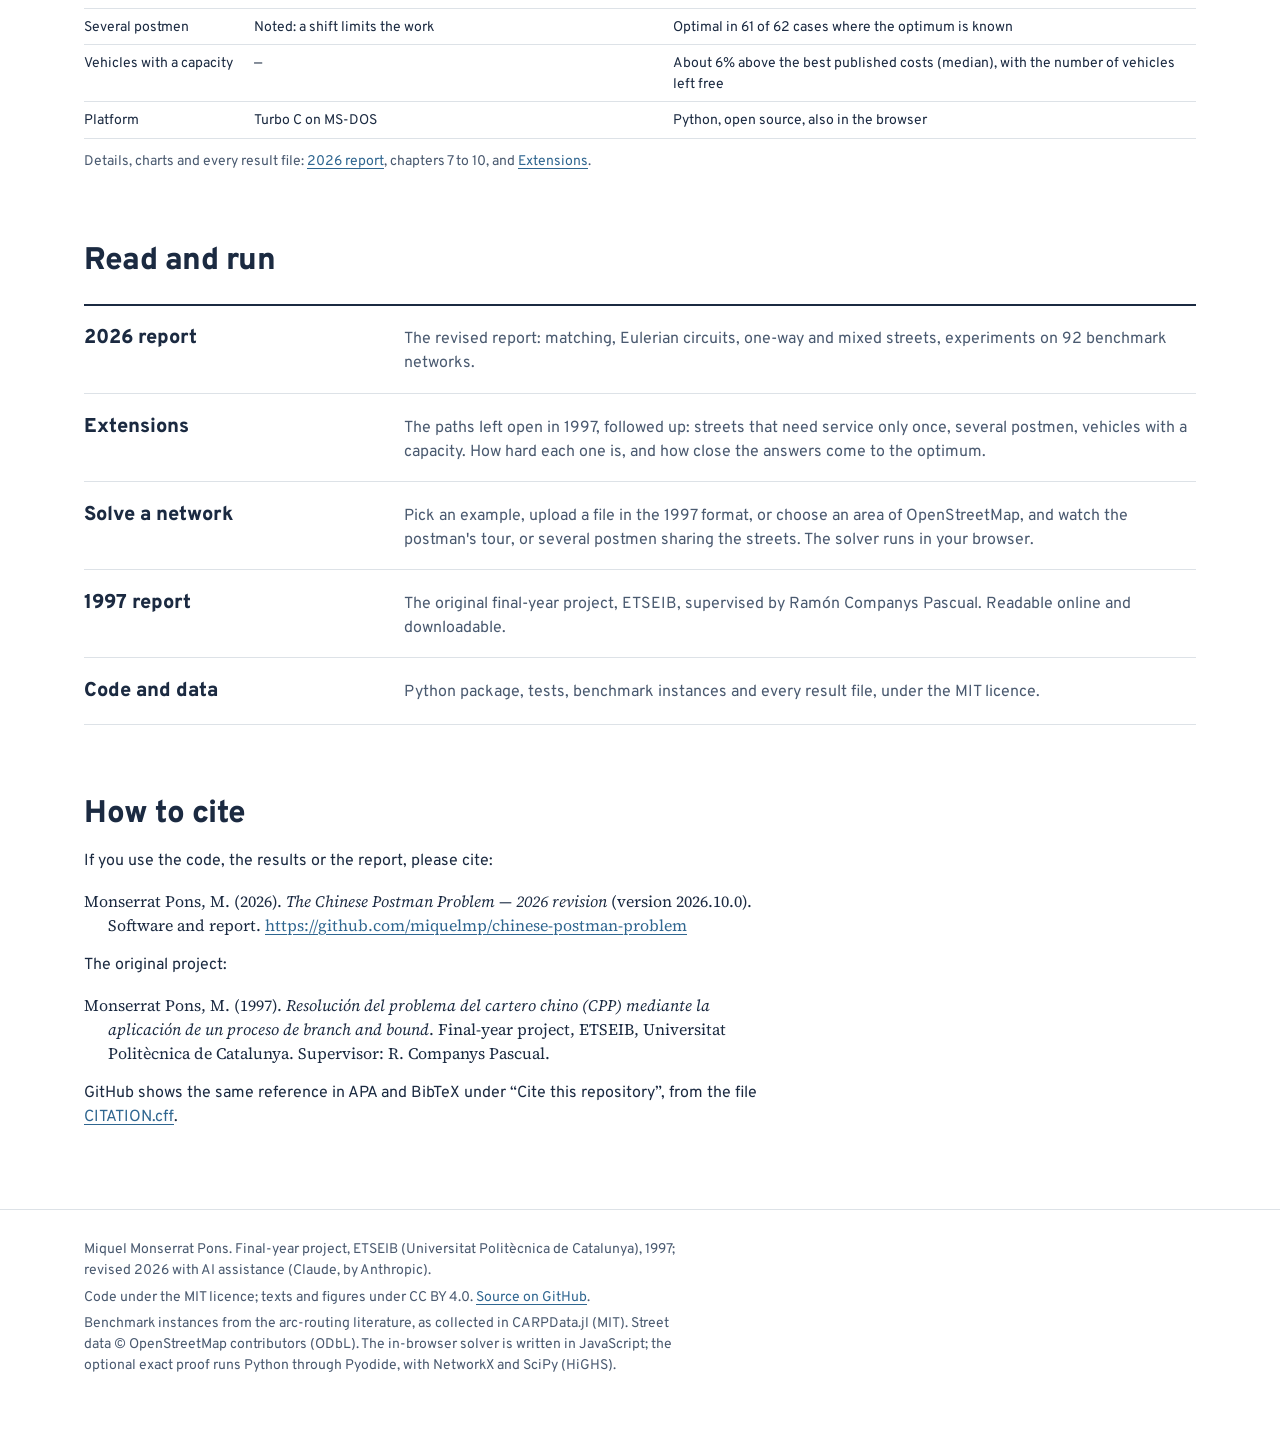
==== commit 046fe8c1: "Report the windy postman, version 2026.10.0 Co-Authored-By: Claude Opus 5.5 <noreply@anthropic.com> " ====
--- a/docs/index.html
+++ b/docs/index.html
@@ -67,6 +67,7 @@
           <tr><td>Every street, two-way</td><td>Exact up to about 20 odd junctions on a 150 MHz Pentium, then a time-limited search</td><td>Exact in polynomial time: 12,000 odd junctions in two minutes</td></tr>
           <tr><td>One-way streets</td><td>Proposed as future work</td><td>Exact</td></tr>
           <tr><td>One-way and two-way together</td><td>Not in scope</td><td>Exact for towns of up to 400 junctions and most up to 1,600; beyond that, within about 1% of a proven bound</td></tr>
+          <tr><td>A different cost each way</td><td>—</td><td>Within 0.44% of 99 published optima, in seconds; hard to prove</td></tr>
           <tr><td>Only some streets to serve</td><td>Proposed: a dearer first pass</td><td>Exact on every benchmark network; the quick method is within 0.7% on average</td></tr>
           <tr><td>Several postmen</td><td>Noted: a shift limits the work</td><td>Optimal in 61 of 62 cases where the optimum is known</td></tr>
           <tr><td>Vehicles with a capacity</td><td>—</td><td>About 6% above the best published costs (median), with the number of vehicles left free</td></tr>
@@ -90,7 +91,7 @@
   <section class="prose" id="cite">
     <h2>How to cite</h2>
     <p>If you use the code, the results or the report, please cite:</p>
-    <p class="citation">Monserrat Pons, M. (2026). <em>The Chinese Postman Problem — 2026 revision</em> (version 2026.9.0). Software and report. <a href="https://github.com/miquelmp/chinese-postman-problem">https://github.com/miquelmp/chinese-postman-problem</a></p>
+    <p class="citation">Monserrat Pons, M. (2026). <em>The Chinese Postman Problem — 2026 revision</em> (version 2026.10.0). Software and report. <a href="https://github.com/miquelmp/chinese-postman-problem">https://github.com/miquelmp/chinese-postman-problem</a></p>
     <p>The original project:</p>
     <p class="citation">Monserrat Pons, M. (1997). <em>Resolución del problema del cartero chino (CPP) mediante la aplicación de un proceso de branch and bound</em>. Final-year project, ETSEIB, Universitat Politècnica de Catalunya. Supervisor: R. Companys Pascual.</p>
     <p>GitHub shows the same reference in APA and BibTeX under “Cite this repository”, from the file <a href="https://github.com/miquelmp/chinese-postman-problem/blob/main/CITATION.cff">CITATION.cff</a>.</p>
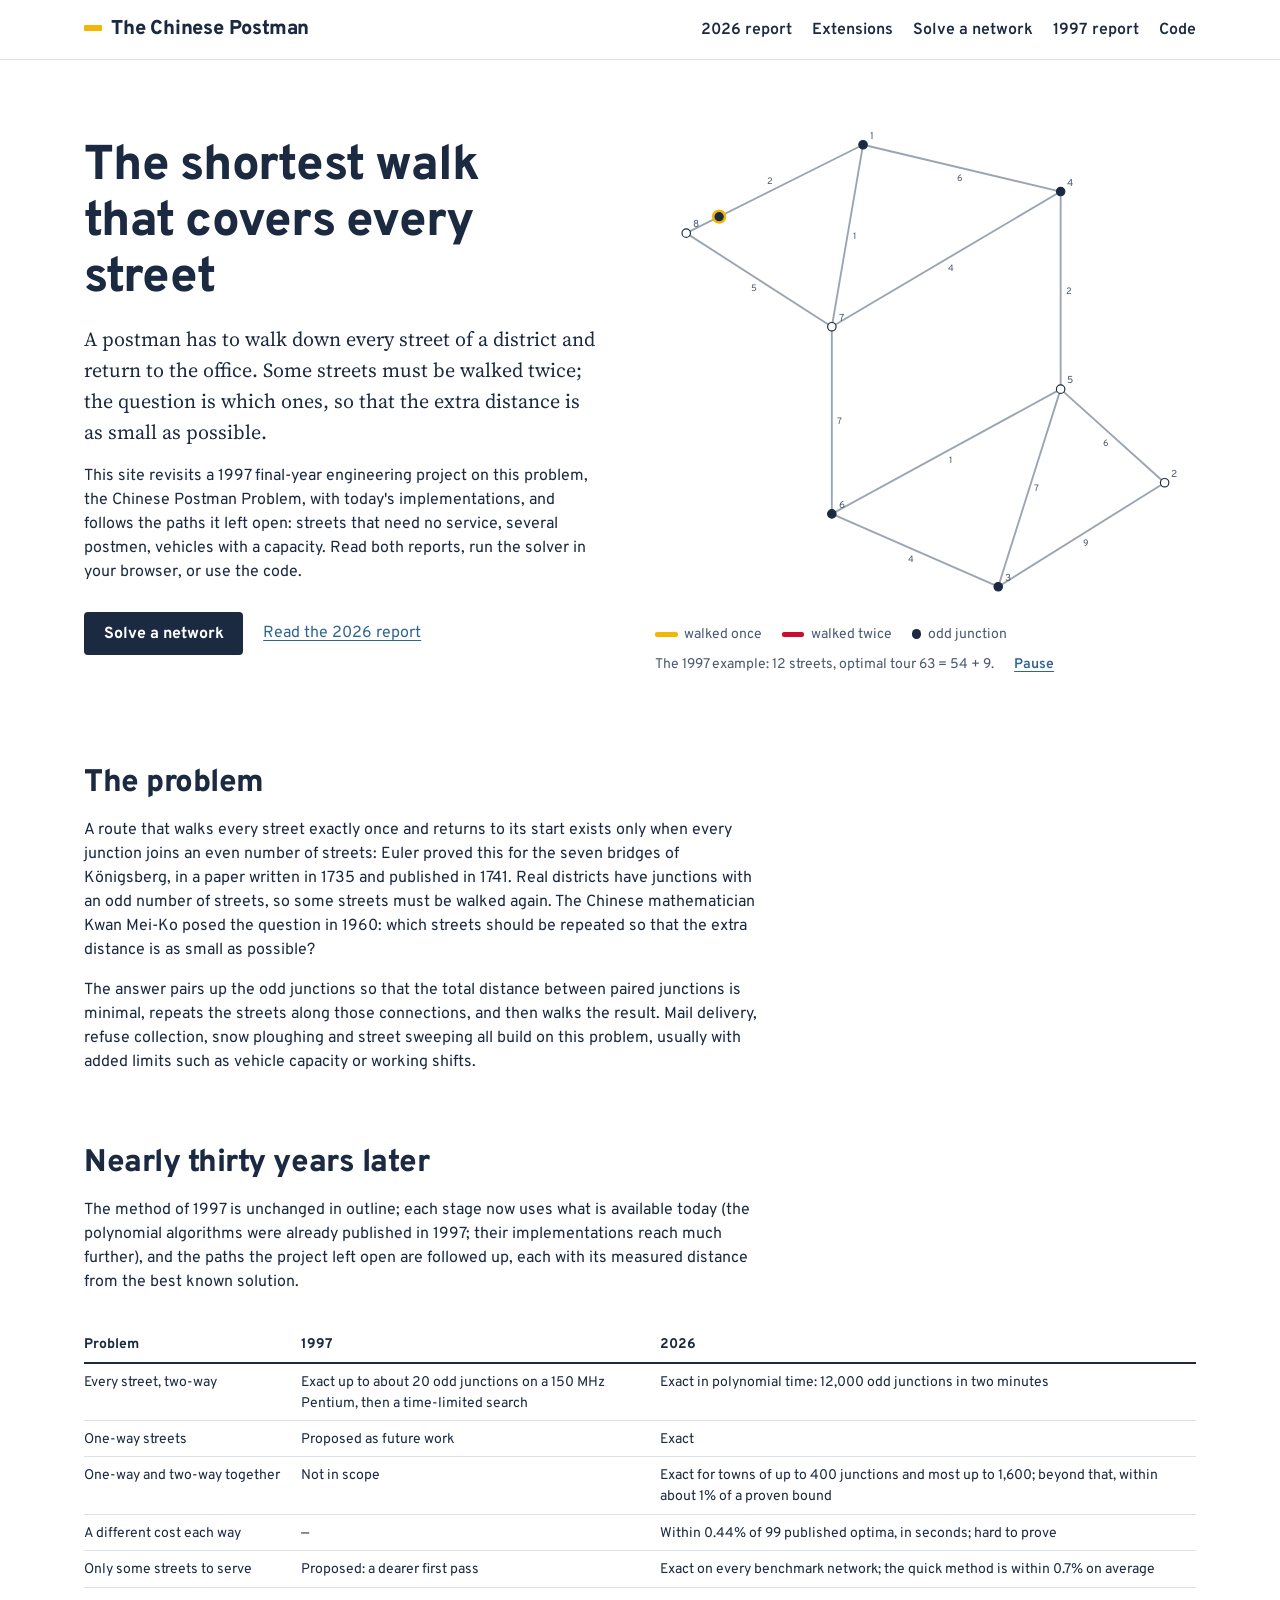
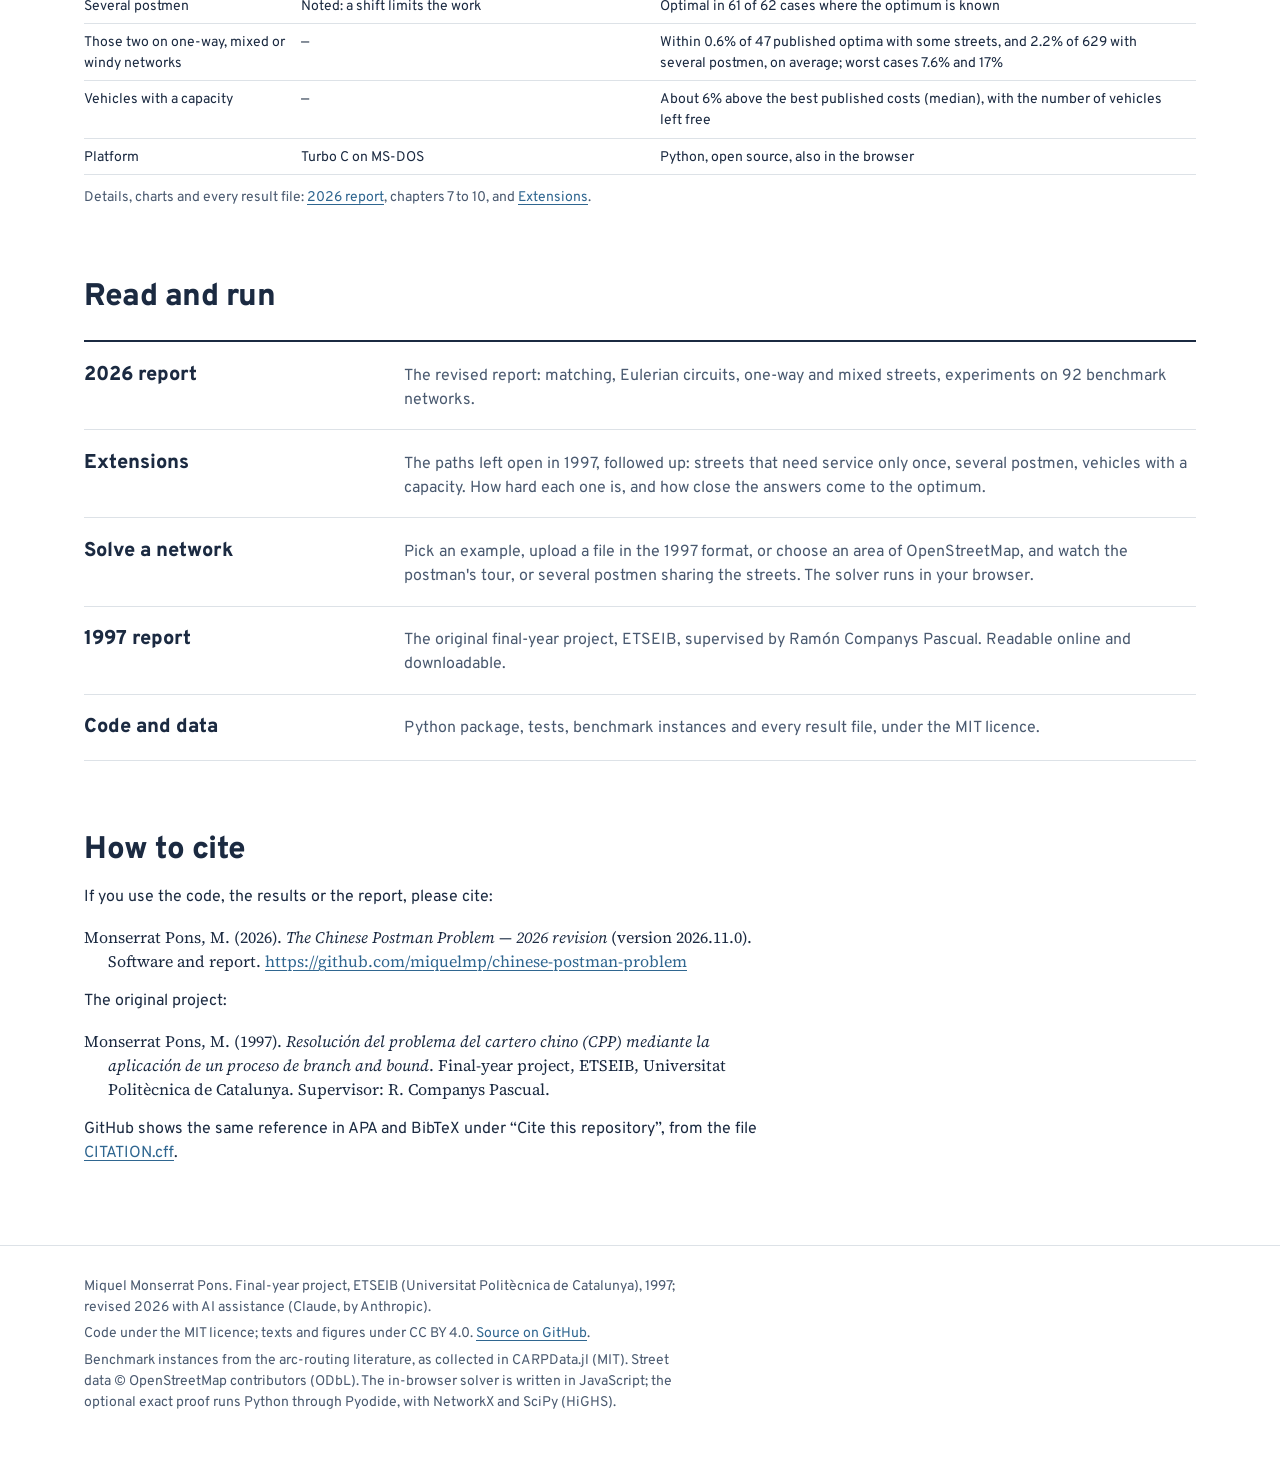
==== commit c7b108d1: "Rebuild site and PDF for version 2026.11.0 Co-Authored-By: Claude Opus 5.5 <noreply@anthropic.com> C" ====
--- a/docs/index.html
+++ b/docs/index.html
@@ -70,6 +70,7 @@
           <tr><td>A different cost each way</td><td>—</td><td>Within 0.44% of 99 published optima, in seconds; hard to prove</td></tr>
           <tr><td>Only some streets to serve</td><td>Proposed: a dearer first pass</td><td>Exact on every benchmark network; the quick method is within 0.7% on average</td></tr>
           <tr><td>Several postmen</td><td>Noted: a shift limits the work</td><td>Optimal in 61 of 62 cases where the optimum is known</td></tr>
+          <tr><td>Those two on one-way, mixed or windy networks</td><td>—</td><td>Within 0.6% of 47 published optima with some streets, and 2.2% of 629 with several postmen, on average; worst cases 7.6% and 17%</td></tr>
           <tr><td>Vehicles with a capacity</td><td>—</td><td>About 6% above the best published costs (median), with the number of vehicles left free</td></tr>
           <tr><td>Platform</td><td>Turbo C on MS-DOS</td><td>Python, open source, also in the browser</td></tr>
         </tbody>
@@ -91,7 +92,7 @@
   <section class="prose" id="cite">
     <h2>How to cite</h2>
     <p>If you use the code, the results or the report, please cite:</p>
-    <p class="citation">Monserrat Pons, M. (2026). <em>The Chinese Postman Problem — 2026 revision</em> (version 2026.10.0). Software and report. <a href="https://github.com/miquelmp/chinese-postman-problem">https://github.com/miquelmp/chinese-postman-problem</a></p>
+    <p class="citation">Monserrat Pons, M. (2026). <em>The Chinese Postman Problem — 2026 revision</em> (version 2026.11.0). Software and report. <a href="https://github.com/miquelmp/chinese-postman-problem">https://github.com/miquelmp/chinese-postman-problem</a></p>
     <p>The original project:</p>
     <p class="citation">Monserrat Pons, M. (1997). <em>Resolución del problema del cartero chino (CPP) mediante la aplicación de un proceso de branch and bound</em>. Final-year project, ETSEIB, Universitat Politècnica de Catalunya. Supervisor: R. Companys Pascual.</p>
     <p>GitHub shows the same reference in APA and BibTeX under “Cite this repository”, from the file <a href="https://github.com/miquelmp/chinese-postman-problem/blob/main/CITATION.cff">CITATION.cff</a>.</p>
--- a/docs/assets/site.css
+++ b/docs/assets/site.css
@@ -127,6 +127,30 @@
 .net .node.odd { fill: var(--ink); }
 .net .label { font-family: var(--sans); font-size: 12px; fill: var(--ink-soft); }
 .net .weight { font-family: var(--sans); font-size: 11px; fill: var(--ink-soft); }
+.coverage { border-collapse: separate; border-spacing: 4px; width: 100%; font-size: 0.9rem; }
+.coverage th { text-align: left; }
+.coverage td { padding: 0.5rem 0.65rem; border-radius: 6px; vertical-align: top; }
+.coverage td a { color: inherit; text-decoration: none; display: block; }
+.coverage td a:hover strong { text-decoration: underline; }
+.coverage td.easy { background: #e3f2e9; color: #1f5c39; }
+.coverage td.hard { background: #fdf1cc; color: #6b5000; }
+.problem-card { border: 1px solid var(--rule); border-left: 5px solid var(--street); border-radius: 6px; padding: 0.8rem 1rem; margin: 0 0 1rem; background: var(--paper); }
+.problem-card[data-tone="easy"] { border-left-color: #2e7d4f; }
+.problem-card[data-tone="hard"] { border-left-color: var(--route); }
+.problem-head { display: flex; flex-wrap: wrap; align-items: baseline; justify-content: space-between; gap: 0.25rem 1rem; }
+.problem-head h2 { font-size: var(--step-1); margin: 0; }
+.problem-head a { font-size: var(--step--1); }
+.chips { list-style: none; display: flex; flex-wrap: wrap; gap: 0.4rem; margin: 0.5rem 0; padding: 0; }
+.chip { font-size: 0.8rem; font-weight: 600; line-height: 1.2; padding: 0.25rem 0.6rem; border-radius: 999px; background: var(--panel); color: var(--ink); }
+.chip.easy { background: #e3f2e9; color: #1f5c39; }
+.chip.hard { background: #fdf1cc; color: #6b5000; }
+.chip.method { background: #e2ecf4; color: #24506f; }
+.chip.off { background: var(--panel); color: var(--ink-soft); }
+.problem-card p { margin: 0; font-size: 0.9rem; color: var(--ink-soft); }
+.net .hit { stroke: transparent; stroke-width: 12; fill: none; pointer-events: stroke; }
+.net .tip { pointer-events: none; }
+.net .tip rect { fill: var(--ink); }
+.net .tip text { font-family: var(--sans); fill: #fff; }
 .net .postman { fill: var(--ink); stroke: var(--route); stroke-width: 3; }
 .net .postman.crew { stroke: #fff; stroke-width: 2; }
 .net .street.optional { stroke: var(--street-faint); }
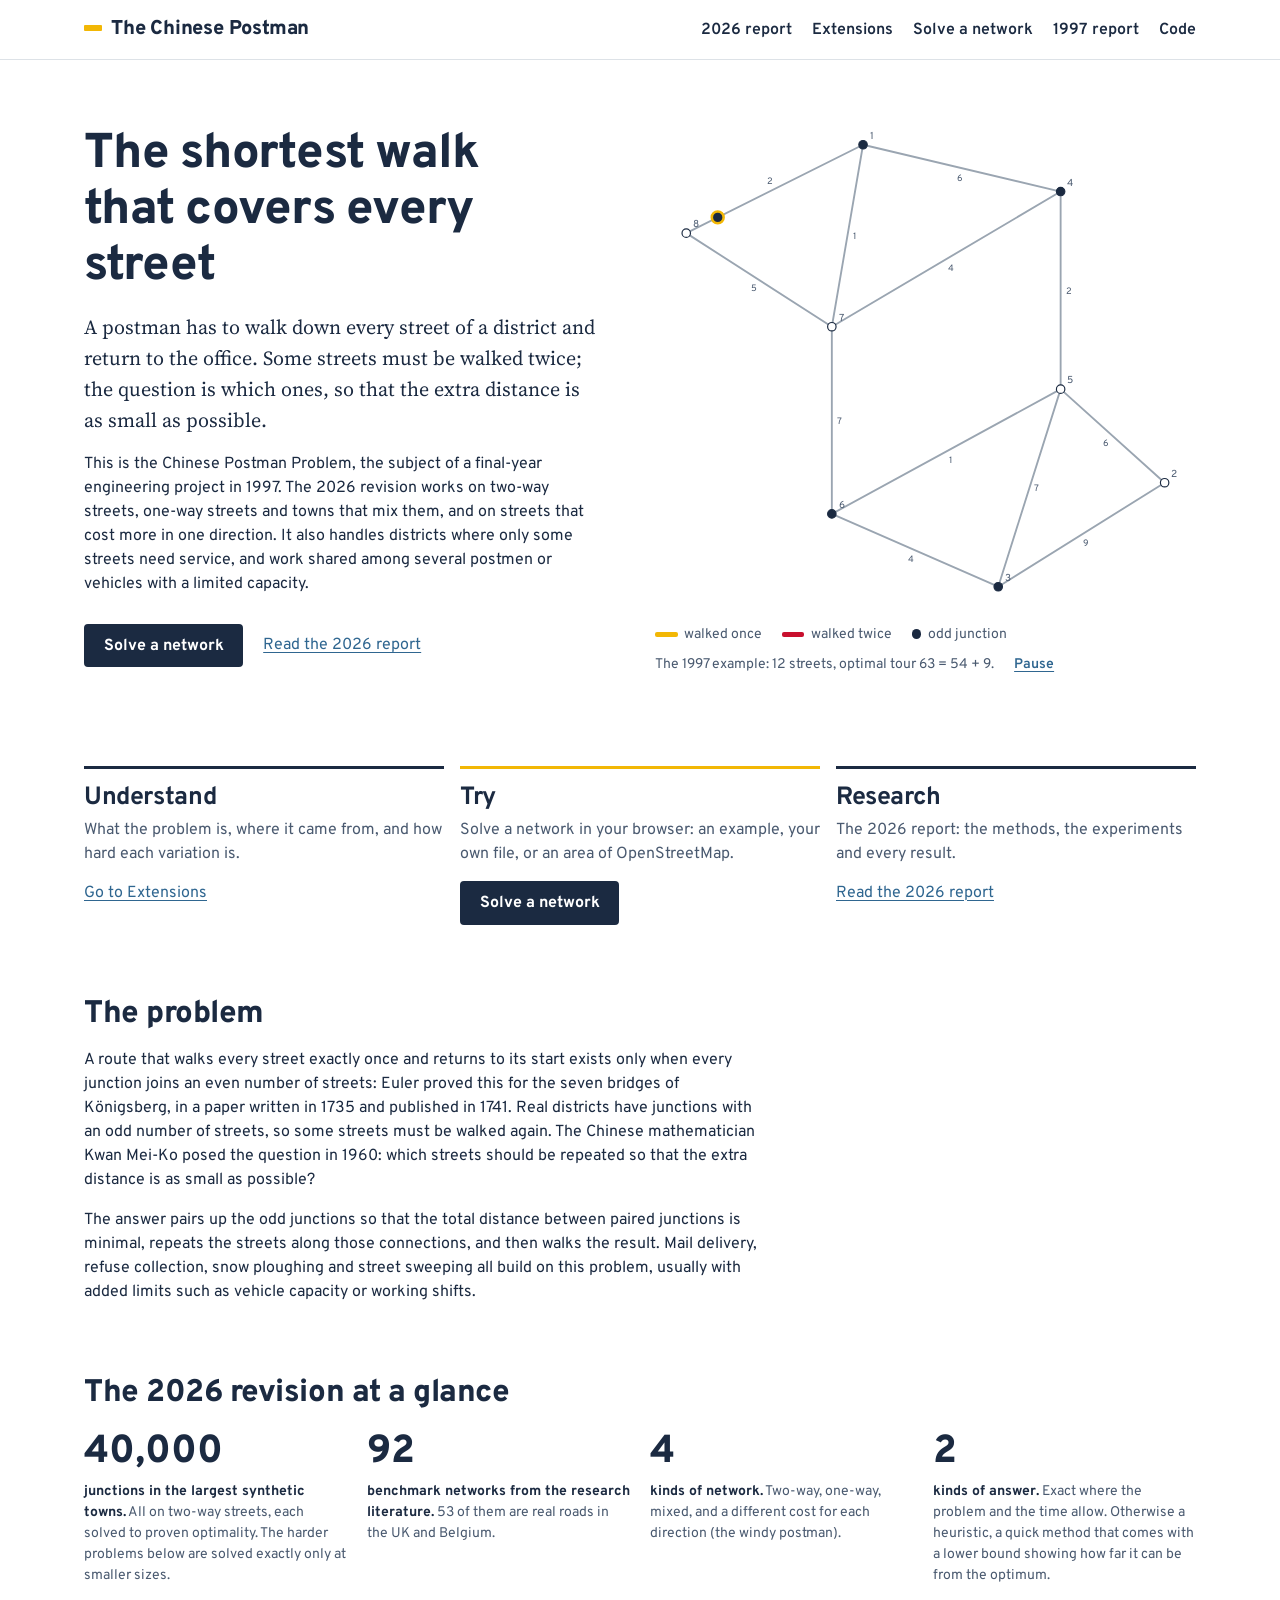
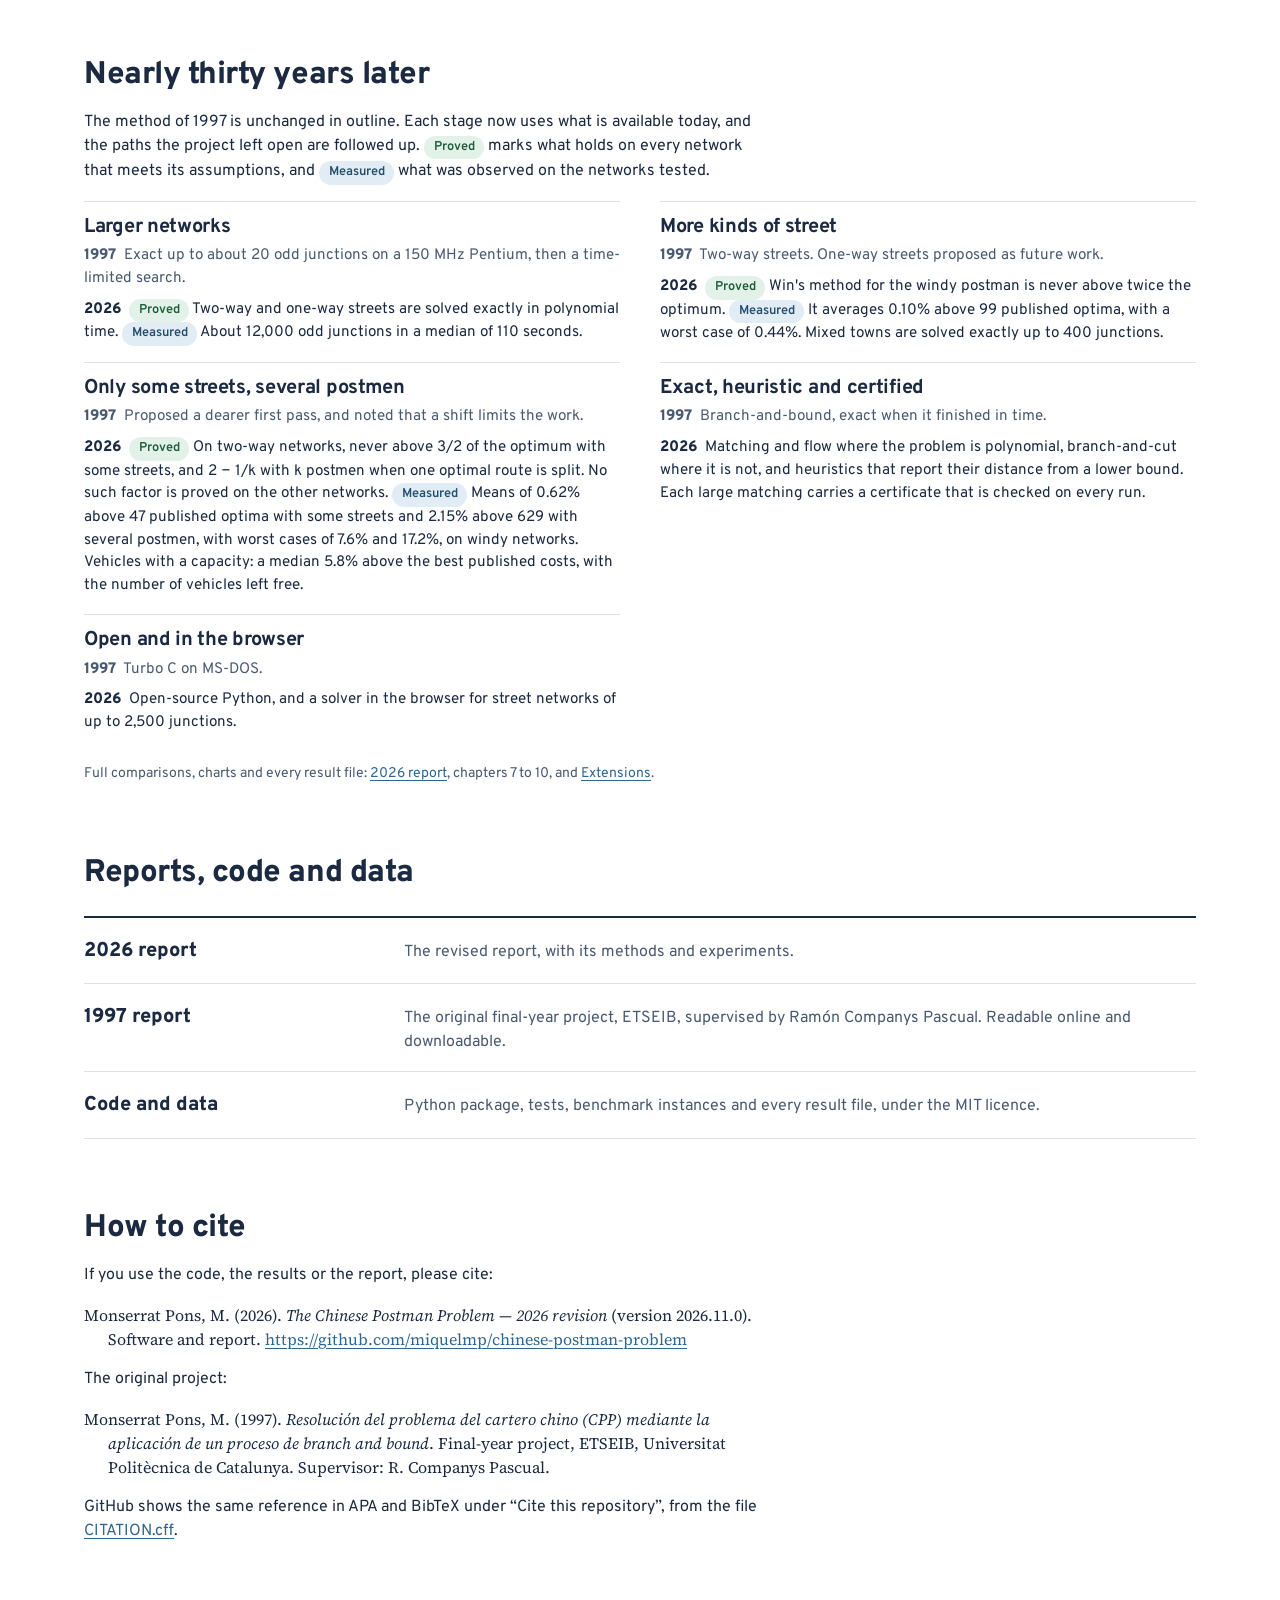
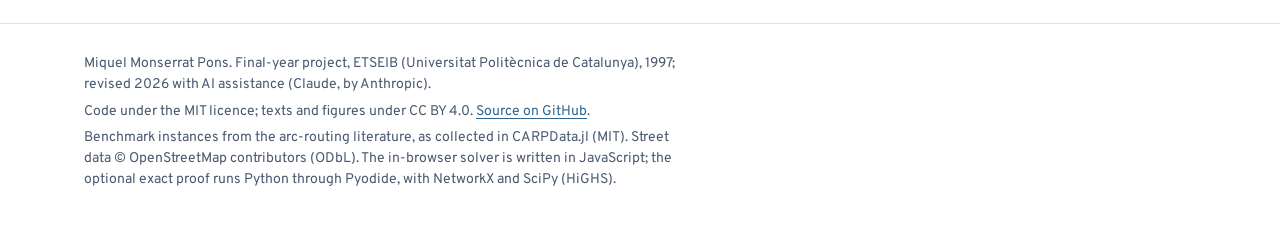
==== commit 6ffc4cb3: "Update the home page for the full 2026 scope Co-Authored-By: Claude Opus 5.5 <noreply@anthropic.com>" ====
--- a/docs/index.html
+++ b/docs/index.html
@@ -4,7 +4,7 @@
 <meta charset="utf-8">
 <meta name="viewport" content="width=device-width, initial-scale=1">
 <title>The Chinese Postman Problem, 1997 and 2026</title>
-<meta name="description" content="A 1997 final-year project on the Chinese Postman Problem, revisited with today's solvers: both reports, open-source code, and a solver that runs in your browser.">
+<meta name="description" content="A 1997 final-year project on the Chinese Postman Problem, revised in 2026: one-way, mixed and windy networks, partial service, several postmen, both reports, open-source code and a solver that runs in your browser.">
 <link rel="preconnect" href="https://fonts.googleapis.com">
 <link rel="preconnect" href="https://fonts.gstatic.com" crossorigin>
 <link rel="stylesheet" href="https://fonts.googleapis.com/css2?family=Overpass:wght@400;600;700;800&family=Source+Serif+4:ital,opsz,wght@0,8..60,400;0,8..60,600;1,8..60,400&display=swap">
@@ -14,7 +14,7 @@
 <meta property="og:type" content="website">
 <meta property="og:site_name" content="The Chinese Postman">
 <meta property="og:title" content="The Chinese Postman Problem, 1997 and 2026">
-<meta property="og:description" content="A 1997 final-year project on the Chinese Postman Problem, revisited with today&#x27;s solvers: both reports, open-source code, and a solver that runs in your browser.">
+<meta property="og:description" content="A 1997 final-year project on the Chinese Postman Problem, revised in 2026: one-way, mixed and windy networks, partial service, several postmen, both reports, open-source code and a solver that runs in your browser.">
 <meta property="og:url" content="https://miquelmp.github.io/chinese-postman-problem/">
 <meta property="og:image" content="https://miquelmp.github.io/chinese-postman-problem/assets/og-image.png">
 <meta property="og:image:width" content="1200">
@@ -31,7 +31,7 @@
     <div>
       <h1>The shortest walk that covers every street</h1>
       <p class="lede">A postman has to walk down every street of a district and return to the office. Some streets must be walked twice; the question is which ones, so that the extra distance is as small as possible.</p>
-      <p>This site revisits a 1997 final-year engineering project on this problem, the Chinese Postman Problem, with today's implementations, and follows the paths it left open: streets that need no service, several postmen, vehicles with a capacity. Read both reports, run the solver in your browser, or use the code.</p>
+      <p>This is the Chinese Postman Problem, the subject of a final-year engineering project in 1997. The 2026 revision works on two-way streets, one-way streets and towns that mix them, and on streets that cost more in one direction. It also handles districts where only some streets need service, and work shared among several postmen or vehicles with a limited capacity.</p>
       <div class="actions">
         <a class="button" href="try/">Solve a network</a>
         <a href="report/">Read the 2026 report</a>
@@ -49,42 +49,82 @@
     </figure>
   </div>
 
+  <section aria-labelledby="routes-title">
+    <h2 id="routes-title" class="visually-hidden">Where to go</h2>
+    <ul class="routes-home">
+      <li>
+        <h3><a href="extensions/">Understand</a></h3>
+        <p>What the problem is, where it came from, and how hard each variation is.</p>
+        <a href="extensions/">Go to Extensions</a>
+      </li>
+      <li class="main-route">
+        <h3><a href="try/">Try</a></h3>
+        <p>Solve a network in your browser: an example, your own file, or an area of OpenStreetMap.</p>
+        <a class="button" href="try/">Solve a network</a>
+      </li>
+      <li>
+        <h3><a href="report/">Research</a></h3>
+        <p>The 2026 report: the methods, the experiments and every result.</p>
+        <a href="report/">Read the 2026 report</a>
+      </li>
+    </ul>
+  </section>
+
   <section class="prose">
     <h2>The problem</h2>
     <p class="reading-intro">A route that walks every street exactly once and returns to its start exists only when every junction joins an even number of streets: Euler proved this for the seven bridges of Königsberg, in a paper written in 1735 and published in 1741. Real districts have junctions with an odd number of streets, so some streets must be walked again. The Chinese mathematician Kwan Mei-Ko posed the question in 1960: which streets should be repeated so that the extra distance is as small as possible?</p>
     <p>The answer pairs up the odd junctions so that the total distance between paired junctions is minimal, repeats the streets along those connections, and then walks the result. Mail delivery, refuse collection, snow ploughing and street sweeping all build on this problem, usually with added limits such as vehicle capacity or working shifts.</p>
   </section>
 
-  <section>
-    <h2>Nearly thirty years later</h2>
+  <section aria-labelledby="glance-title">
+    <h2 id="glance-title">The 2026 revision at a glance</h2>
+    <dl class="figures">
+      <div><dt>40,000</dt><dd><strong>junctions in the largest synthetic towns.</strong> All on two-way streets, each solved to proven optimality. The harder problems below are solved exactly only at smaller sizes.</dd></div>
+      <div><dt>92</dt><dd><strong>benchmark networks from the research literature.</strong> 53 of them are real roads in the UK and Belgium.</dd></div>
+      <div><dt>4</dt><dd><strong>kinds of network.</strong> Two-way, one-way, mixed, and a different cost for each direction (the windy postman).</dd></div>
+      <div><dt>2</dt><dd><strong>kinds of answer.</strong> Exact where the problem and the time allow. Otherwise a heuristic, a quick method that comes with a lower bound showing how far it can be from the optimum.</dd></div>
+    </dl>
+  </section>
+
+  <section aria-labelledby="then-title">
+    <h2 id="then-title">Nearly thirty years later</h2>
     <div class="prose">
-      <p>The method of 1997 is unchanged in outline; each stage now uses what is available today (the polynomial algorithms were already published in 1997; their implementations reach much further), and the paths the project left open are followed up, each with its measured distance from the best known solution.</p>
+      <p>The method of 1997 is unchanged in outline. Each stage now uses what is available today, and the paths the project left open are followed up. <span class="chip easy">Proved</span> marks what holds on every network that meets its assumptions, and <span class="chip method">Measured</span> what was observed on the networks tested.</p>
     </div>
-    <div class="table-scroll">
-      <table>
-        <thead><tr><th>Problem</th><th>1997</th><th>2026</th></tr></thead>
-        <tbody>
-          <tr><td>Every street, two-way</td><td>Exact up to about 20 odd junctions on a 150 MHz Pentium, then a time-limited search</td><td>Exact in polynomial time: 12,000 odd junctions in two minutes</td></tr>
-          <tr><td>One-way streets</td><td>Proposed as future work</td><td>Exact</td></tr>
-          <tr><td>One-way and two-way together</td><td>Not in scope</td><td>Exact for towns of up to 400 junctions and most up to 1,600; beyond that, within about 1% of a proven bound</td></tr>
-          <tr><td>A different cost each way</td><td>—</td><td>Within 0.44% of 99 published optima, in seconds; hard to prove</td></tr>
-          <tr><td>Only some streets to serve</td><td>Proposed: a dearer first pass</td><td>Exact on every benchmark network; the quick method is within 0.7% on average</td></tr>
-          <tr><td>Several postmen</td><td>Noted: a shift limits the work</td><td>Optimal in 61 of 62 cases where the optimum is known</td></tr>
-          <tr><td>Those two on one-way, mixed or windy networks</td><td>—</td><td>Within 0.6% of 47 published optima with some streets, and 2.2% of 629 with several postmen, on average; worst cases 7.6% and 17%</td></tr>
-          <tr><td>Vehicles with a capacity</td><td>—</td><td>About 6% above the best published costs (median), with the number of vehicles left free</td></tr>
-          <tr><td>Platform</td><td>Turbo C on MS-DOS</td><td>Python, open source, also in the browser</td></tr>
-        </tbody>
-      </table>
+    <div class="advances">
+      <article>
+        <h3>Larger networks</h3>
+        <p class="then"><b>1997</b> Exact up to about 20 odd junctions on a 150 MHz Pentium, then a time-limited search.</p>
+        <p class="now"><b>2026</b> <span class="chip easy">Proved</span> Two-way and one-way streets are solved exactly in polynomial time. <span class="chip method">Measured</span> About 12,000 odd junctions in a median of 110 seconds.</p>
+      </article>
+      <article>
+        <h3>More kinds of street</h3>
+        <p class="then"><b>1997</b> Two-way streets. One-way streets proposed as future work.</p>
+        <p class="now"><b>2026</b> <span class="chip easy">Proved</span> Win's method for the windy postman is never above twice the optimum. <span class="chip method">Measured</span> It averages 0.10% above 99 published optima, with a worst case of 0.44%. Mixed towns are solved exactly up to 400 junctions.</p>
+      </article>
+      <article>
+        <h3>Only some streets, several postmen</h3>
+        <p class="then"><b>1997</b> Proposed a dearer first pass, and noted that a shift limits the work.</p>
+        <p class="now"><b>2026</b> <span class="chip easy">Proved</span> On two-way networks, never above 3/2 of the optimum with some streets, and 2 − 1/k with k postmen when one optimal route is split. No such factor is proved on the other networks. <span class="chip method">Measured</span> Means of 0.62% above 47 published optima with some streets and 2.15% above 629 with several postmen, with worst cases of 7.6% and 17.2%, on windy networks. Vehicles with a capacity: a median 5.8% above the best published costs, with the number of vehicles left free.</p>
+      </article>
+      <article>
+        <h3>Exact, heuristic and certified</h3>
+        <p class="then"><b>1997</b> Branch-and-bound, exact when it finished in time.</p>
+        <p class="now"><b>2026</b> Matching and flow where the problem is polynomial, branch-and-cut where it is not, and heuristics that report their distance from a lower bound. Each large matching carries a certificate that is checked on every run.</p>
+      </article>
+      <article>
+        <h3>Open and in the browser</h3>
+        <p class="then"><b>1997</b> Turbo C on MS-DOS.</p>
+        <p class="now"><b>2026</b> Open-source Python, and a solver in the browser for street networks of up to 2,500 junctions.</p>
+      </article>
     </div>
-    <p class="table-note">Details, charts and every result file: <a href="report/">2026 report</a>, chapters 7 to 10, and <a href="extensions/">Extensions</a>.</p>
+    <p class="table-note after-advances">Full comparisons, charts and every result file: <a href="report/">2026 report</a>, chapters 7 to 10, and <a href="extensions/">Extensions</a>.</p>
   </section>
 
   <section>
-    <h2>Read and run</h2>
+    <h2>Reports, code and data</h2>
     <ul class="signposts">
-      <li><a href="report/">2026 report</a><p>The revised report: matching, Eulerian circuits, one-way and mixed streets, experiments on 92 benchmark networks.</p></li>
-      <li><a href="extensions/">Extensions</a><p>The paths left open in 1997, followed up: streets that need service only once, several postmen, vehicles with a capacity. How hard each one is, and how close the answers come to the optimum.</p></li>
-      <li><a href="try/">Solve a network</a><p>Pick an example, upload a file in the 1997 format, or choose an area of OpenStreetMap, and watch the postman's tour, or several postmen sharing the streets. The solver runs in your browser.</p></li>
+      <li><a href="report/">2026 report</a><p>The revised report, with its methods and experiments.</p></li>
       <li><a href="1997/">1997 report</a><p>The original final-year project, ETSEIB, supervised by Ramón Companys Pascual. Readable online and downloadable.</p></li>
       <li><a href="https://github.com/miquelmp/chinese-postman-problem">Code and data</a><p>Python package, tests, benchmark instances and every result file, under the MIT licence.</p></li>
     </ul>
--- a/docs/assets/site.css
+++ b/docs/assets/site.css
@@ -262,3 +262,32 @@
 .refs li { margin-bottom: 0.5rem; }
 
 .table-note { font-size: var(--step--1); color: var(--ink-soft); margin-top: -0.75rem; }
+
+/* Home page */
+.visually-hidden { position: absolute; width: 1px; height: 1px; overflow: hidden; clip-path: inset(50%); white-space: nowrap; }
+.routes-home { list-style: none; padding: 0; margin: 2rem 0 0; display: grid; grid-template-columns: repeat(3, minmax(0, 1fr)); gap: 1rem; }
+.routes-home li { border-top: 3px solid var(--ink); padding: 0.9rem 0 0; }
+.routes-home li.main-route { border-top-color: var(--route); }
+.routes-home h3 { font-size: var(--step-2); margin: 0 0 0.35rem; }
+.routes-home h3 a { color: var(--ink); text-decoration: none; }
+.routes-home h3 a:hover { box-shadow: inset 0 -4px 0 var(--route); }
+.routes-home p { margin: 0 0 0.9rem; color: var(--ink-soft); }
+.figures { display: grid; grid-template-columns: repeat(4, minmax(0, 1fr)); gap: 1.25rem; margin: 1.25rem 0 0; }
+.figures dt { font-size: var(--step-4); font-weight: 800; line-height: 1.1; }
+.figures dd { margin: 0.35rem 0 0; font-size: var(--step--1); color: var(--ink-soft); }
+.figures dd strong { color: var(--ink); }
+.advances { display: grid; grid-template-columns: repeat(2, minmax(0, 1fr)); gap: 0 2.5rem; margin-top: 1rem; }
+.advances article { border-top: 1px solid var(--rule); padding: 0.9rem 0 0.5rem; }
+.advances h3 { margin: 0 0 0.4rem; font-size: var(--step-1); }
+.advances p { margin: 0 0 0.5rem; font-size: 0.95rem; }
+.advances .then { color: var(--ink-soft); }
+.advances b { font-weight: 800; margin-right: 0.25rem; }
+.advances .chip, .prose .chip { display: inline-block; }
+.table-note.after-advances { margin-top: 0.75rem; }
+@media (max-width: 54rem) {
+  .routes-home, .advances { grid-template-columns: minmax(0, 1fr); }
+  .figures { grid-template-columns: repeat(2, minmax(0, 1fr)); }
+}
+@media (max-width: 26rem) {
+  .figures { grid-template-columns: minmax(0, 1fr); }
+}
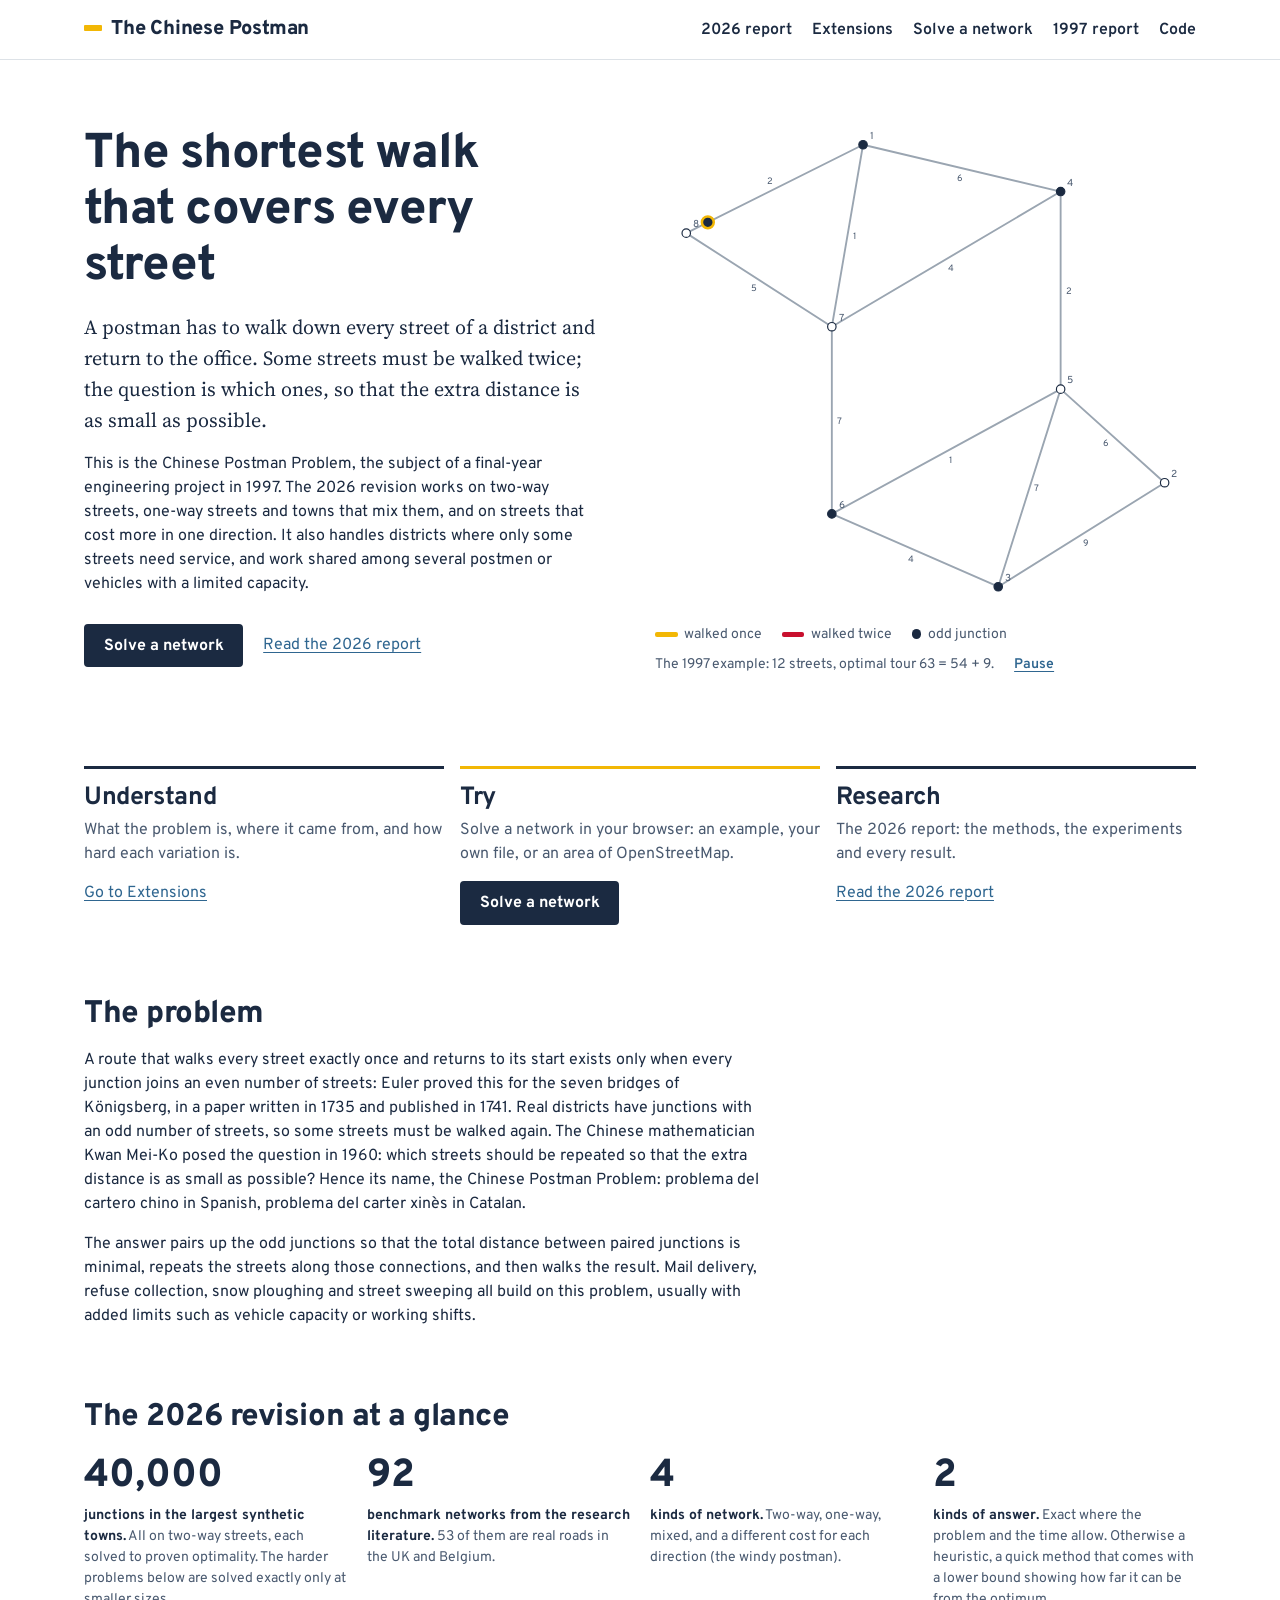
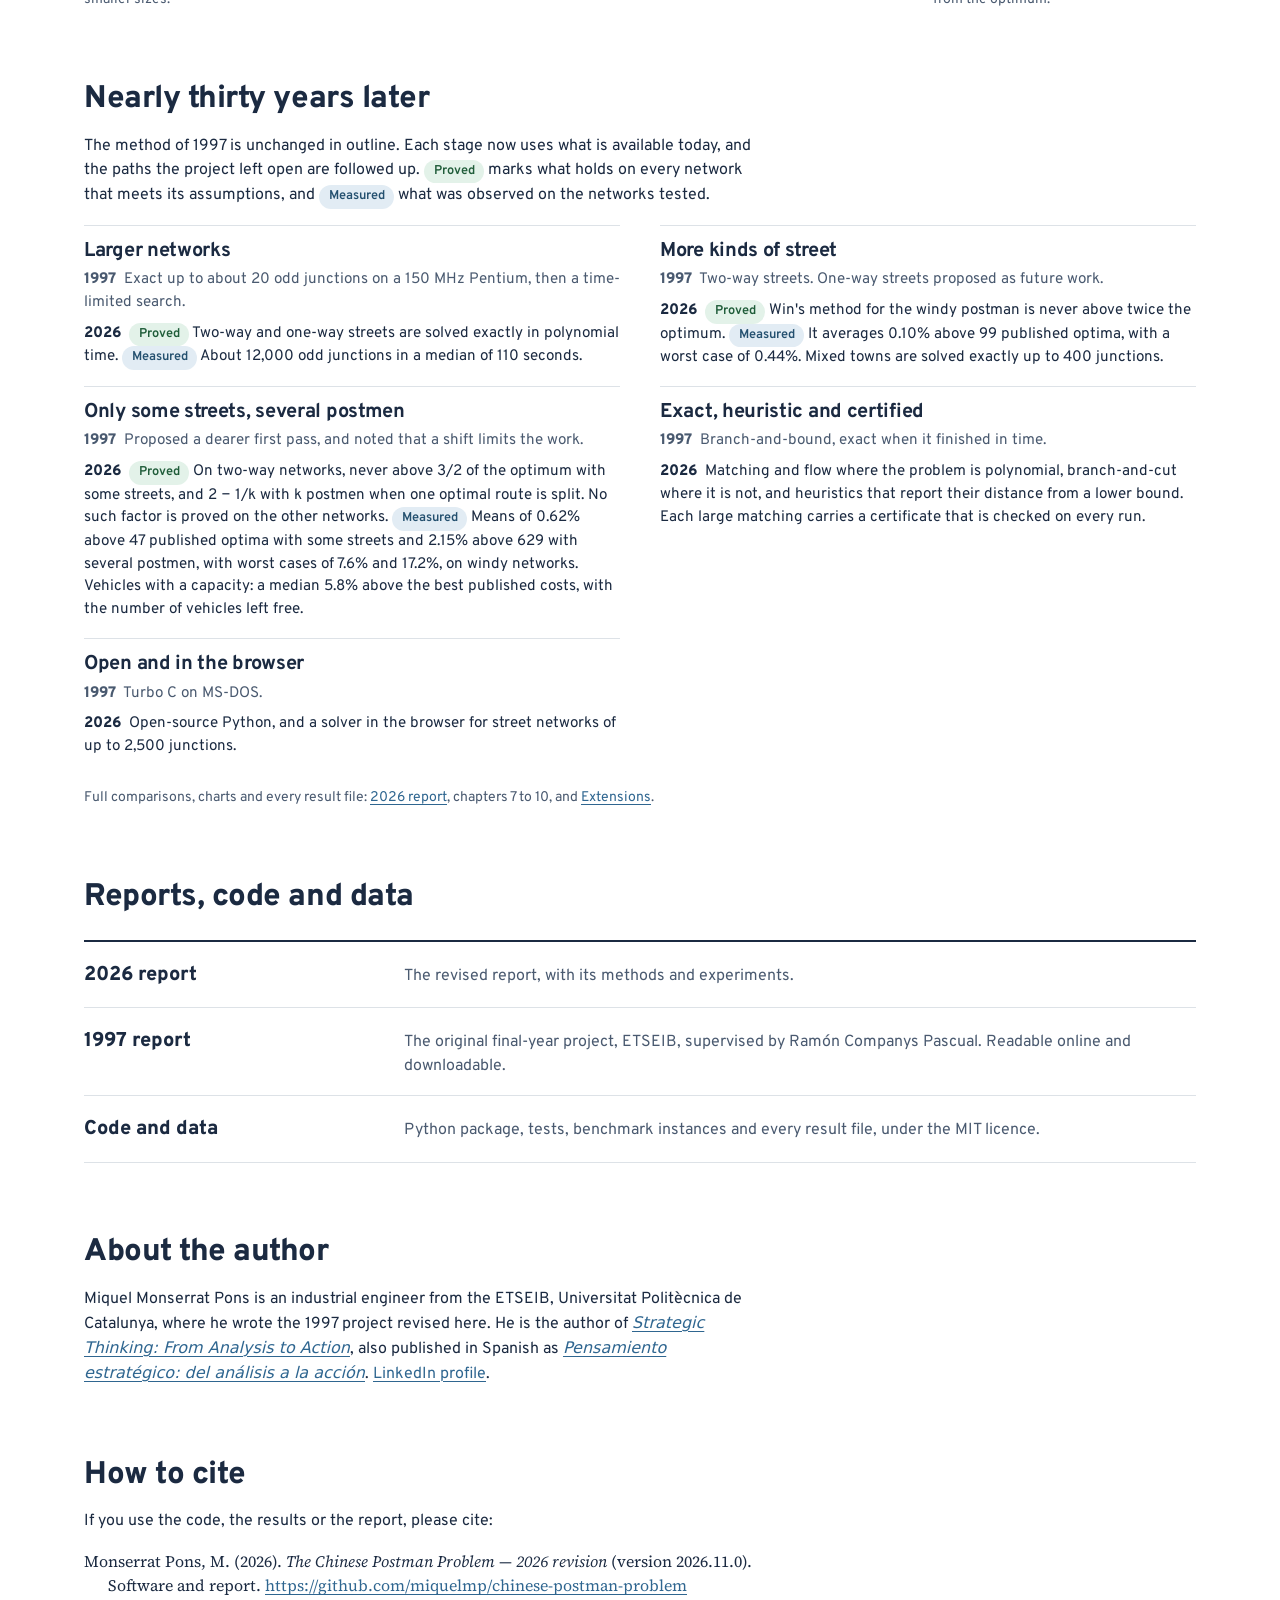
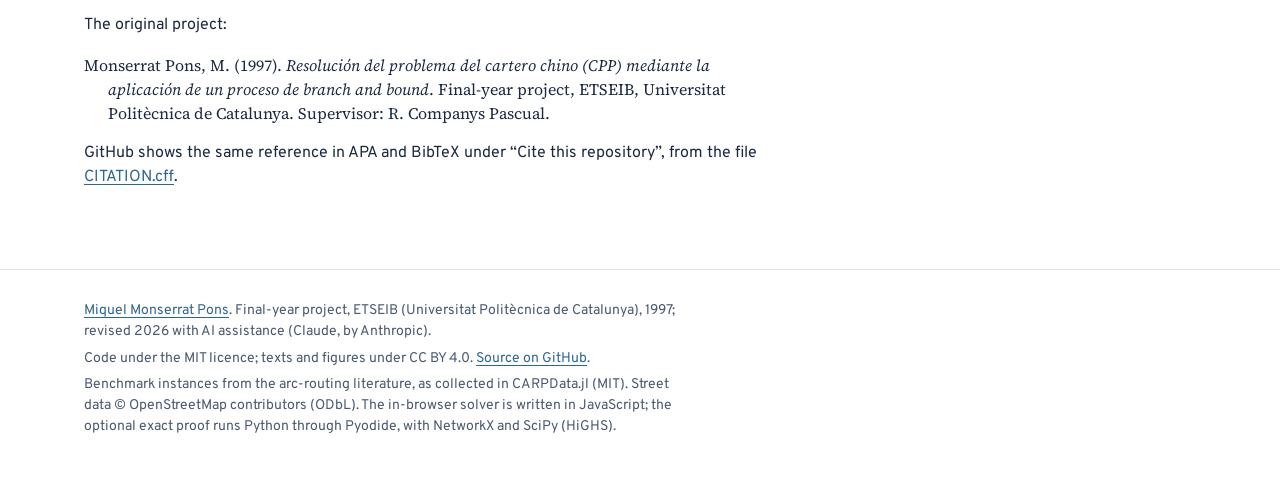
==== commit 3206948f: "Tie the site to its author for search engines - schema.org data (JSON-LD) on every page: the author," ====
--- a/docs/index.html
+++ b/docs/index.html
@@ -3,7 +3,7 @@
 <head>
 <meta charset="utf-8">
 <meta name="viewport" content="width=device-width, initial-scale=1">
-<title>The Chinese Postman Problem, 1997 and 2026</title>
+<title>The Chinese Postman Problem, 1997 and 2026 — Miquel Monserrat Pons</title>
 <meta name="description" content="A 1997 final-year project on the Chinese Postman Problem, revised in 2026: one-way, mixed and windy networks, partial service, several postmen, both reports, open-source code and a solver that runs in your browser.">
 <link rel="preconnect" href="https://fonts.googleapis.com">
 <link rel="preconnect" href="https://fonts.gstatic.com" crossorigin>
@@ -13,7 +13,7 @@
 <link rel="canonical" href="https://miquelmp.github.io/chinese-postman-problem/">
 <meta property="og:type" content="website">
 <meta property="og:site_name" content="The Chinese Postman">
-<meta property="og:title" content="The Chinese Postman Problem, 1997 and 2026">
+<meta property="og:title" content="The Chinese Postman Problem, 1997 and 2026 — Miquel Monserrat Pons">
 <meta property="og:description" content="A 1997 final-year project on the Chinese Postman Problem, revised in 2026: one-way, mixed and windy networks, partial service, several postmen, both reports, open-source code and a solver that runs in your browser.">
 <meta property="og:url" content="https://miquelmp.github.io/chinese-postman-problem/">
 <meta property="og:image" content="https://miquelmp.github.io/chinese-postman-problem/assets/og-image.png">
@@ -22,6 +22,7 @@
 <meta property="og:image:alt" content="A street network shared among three postmen, each route in its own colour">
 <meta name="twitter:card" content="summary_large_image">
 <meta name="author" content="Miquel Monserrat Pons">
+<script type="application/ld+json">{"@context": "https://schema.org", "@graph": [{"@type": "Person", "@id": "https://miquelmp.github.io/chinese-postman-problem/#author", "name": "Miquel Monserrat Pons", "alternateName": ["Miquel Monserrat i Pons", "Miquel Monserrat"], "jobTitle": "Industrial engineer", "url": "https://miquelmp.github.io/chinese-postman-problem/#author", "sameAs": ["https://www.linkedin.com/in/miquelmonserrat/", "https://github.com/miquelmp"], "alumniOf": {"@type": "CollegeOrUniversity", "name": "Escola Tècnica Superior d'Enginyeria Industrial de Barcelona (ETSEIB), Universitat Politècnica de Catalunya"}}, {"@type": "WebSite", "@id": "https://miquelmp.github.io/chinese-postman-problem/#website", "name": "The Chinese Postman Problem, 1997 and 2026", "url": "https://miquelmp.github.io/chinese-postman-problem/", "inLanguage": "en", "author": {"@id": "https://miquelmp.github.io/chinese-postman-problem/#author"}, "publisher": {"@id": "https://miquelmp.github.io/chinese-postman-problem/#author"}}, {"@type": "Thesis", "@id": "https://miquelmp.github.io/chinese-postman-problem/1997/#thesis", "name": "Resolución del problema del cartero chino (CPP) mediante la aplicación de un proceso de branch and bound", "alternateName": "Solving the Chinese Postman Problem by a branch-and-bound process", "inLanguage": "es", "dateCreated": "1997-06", "author": {"@id": "https://miquelmp.github.io/chinese-postman-problem/#author"}, "sourceOrganization": {"@type": "CollegeOrUniversity", "name": "Universitat Politècnica de Catalunya (ETSEIB)"}, "contributor": {"@type": "Person", "name": "Ramón Companys Pascual", "roleName": "Supervisor"}, "url": "https://miquelmp.github.io/chinese-postman-problem/1997/", "about": "Chinese Postman Problem"}, {"@type": "ScholarlyArticle", "@id": "https://miquelmp.github.io/chinese-postman-problem/report/#report", "headline": "The Chinese Postman Problem — 2026 revision", "inLanguage": "en", "datePublished": "2026-11", "author": {"@id": "https://miquelmp.github.io/chinese-postman-problem/#author"}, "isBasedOn": {"@id": "https://miquelmp.github.io/chinese-postman-problem/1997/#thesis"}, "url": "https://miquelmp.github.io/chinese-postman-problem/report/", "about": ["Chinese Postman Problem", "Arc routing", "Rural postman problem"]}, {"@type": "SoftwareSourceCode", "name": "chinese_postman", "codeRepository": "https://github.com/miquelmp/chinese-postman-problem", "programmingLanguage": ["Python", "JavaScript"], "license": "https://opensource.org/licenses/MIT", "author": {"@id": "https://miquelmp.github.io/chinese-postman-problem/#author"}}, {"@type": "Book", "name": "Strategic Thinking: From Analysis to Action. The Art of Designing and Implementing Strategies", "inLanguage": "en", "author": {"@id": "https://miquelmp.github.io/chinese-postman-problem/#author"}, "url": "https://www.amazon.es/STRATEGIC-THINKING-ANALYSIS-IMPLEMENT-STRATEGIES/dp/B0DJ88K1R6"}, {"@type": "Book", "name": "Pensamiento estratégico: del análisis a la acción. El arte de diseñar e implementar estrategias", "inLanguage": "es", "author": {"@id": "https://miquelmp.github.io/chinese-postman-problem/#author"}, "url": "https://www.amazon.es/PENSAMIENTO-ESTRAT%C3%89GICO-implementar-estrategias-Dise%C3%B1ando/dp/B0DDWQMTD9/"}]}</script>
 </head>
 <body>
 <header class="site-header"><div class="inner"><a class="brand" href="./">The Chinese Postman</a><nav class="site-nav" aria-label="Main"><a href="report/">2026 report</a><a href="extensions/">Extensions</a><a href="try/">Solve a network</a><a href="1997/">1997 report</a><a href="https://github.com/miquelmp/chinese-postman-problem">Code</a></nav></div></header>
@@ -72,7 +73,7 @@
 
   <section class="prose">
     <h2>The problem</h2>
-    <p class="reading-intro">A route that walks every street exactly once and returns to its start exists only when every junction joins an even number of streets: Euler proved this for the seven bridges of Königsberg, in a paper written in 1735 and published in 1741. Real districts have junctions with an odd number of streets, so some streets must be walked again. The Chinese mathematician Kwan Mei-Ko posed the question in 1960: which streets should be repeated so that the extra distance is as small as possible?</p>
+    <p class="reading-intro">A route that walks every street exactly once and returns to its start exists only when every junction joins an even number of streets: Euler proved this for the seven bridges of Königsberg, in a paper written in 1735 and published in 1741. Real districts have junctions with an odd number of streets, so some streets must be walked again. The Chinese mathematician Kwan Mei-Ko posed the question in 1960: which streets should be repeated so that the extra distance is as small as possible? Hence its name, the Chinese Postman Problem: <span lang="es">problema del cartero chino</span> in Spanish, <span lang="ca">problema del carter xinès</span> in Catalan.</p>
     <p>The answer pairs up the odd junctions so that the total distance between paired junctions is minimal, repeats the streets along those connections, and then walks the result. Mail delivery, refuse collection, snow ploughing and street sweeping all build on this problem, usually with added limits such as vehicle capacity or working shifts.</p>
   </section>
 
@@ -129,6 +130,10 @@
       <li><a href="https://github.com/miquelmp/chinese-postman-problem">Code and data</a><p>Python package, tests, benchmark instances and every result file, under the MIT licence.</p></li>
     </ul>
   </section>
+  <section class="prose" id="author">
+    <h2>About the author</h2>
+    <p>Miquel Monserrat Pons is an industrial engineer from the ETSEIB, Universitat Politècnica de Catalunya, where he wrote the 1997 project revised here. He is the author of <a href="https://www.amazon.es/STRATEGIC-THINKING-ANALYSIS-IMPLEMENT-STRATEGIES/dp/B0DJ88K1R6"><em>Strategic Thinking: From Analysis to Action</em></a>, also published in Spanish as <a href="https://www.amazon.es/PENSAMIENTO-ESTRAT%C3%89GICO-implementar-estrategias-Dise%C3%B1ando/dp/B0DDWQMTD9/"><em>Pensamiento estratégico: del análisis a la acción</em></a>. <a href="https://www.linkedin.com/in/miquelmonserrat/">LinkedIn profile</a>.</p>
+  </section>
   <section class="prose" id="cite">
     <h2>How to cite</h2>
     <p>If you use the code, the results or the report, please cite:</p>
@@ -138,7 +143,7 @@
     <p>GitHub shows the same reference in APA and BibTeX under “Cite this repository”, from the file <a href="https://github.com/miquelmp/chinese-postman-problem/blob/main/CITATION.cff">CITATION.cff</a>.</p>
   </section>
 </main>
-<footer class="site-footer"><div class="inner"><p>Miquel Monserrat Pons. Final-year project, ETSEIB (Universitat Politècnica de Catalunya), 1997; revised 2026 with AI assistance (Claude, by Anthropic).</p><p>Code under the MIT licence; texts and figures under CC BY 4.0. <a href="https://github.com/miquelmp/chinese-postman-problem">Source on GitHub</a>.</p><p>Benchmark instances from the arc-routing literature, as collected in CARPData.jl (MIT). Street data © OpenStreetMap contributors (ODbL). The in-browser solver is written in JavaScript; the optional exact proof runs Python through Pyodide, with NetworkX and SciPy (HiGHS).</p></div></footer>
+<footer class="site-footer"><div class="inner"><p><a href="https://www.linkedin.com/in/miquelmonserrat/" rel="author">Miquel Monserrat Pons</a>. Final-year project, ETSEIB (Universitat Politècnica de Catalunya), 1997; revised 2026 with AI assistance (Claude, by Anthropic).</p><p>Code under the MIT licence; texts and figures under CC BY 4.0. <a href="https://github.com/miquelmp/chinese-postman-problem">Source on GitHub</a>.</p><p>Benchmark instances from the arc-routing literature, as collected in CARPData.jl (MIT). Street data © OpenStreetMap contributors (ODbL). The in-browser solver is written in JavaScript; the optional exact proof runs Python through Pyodide, with NetworkX and SciPy (HiGHS).</p></div></footer>
 <script src="assets/net.js"></script>
 <script>
 (function () {
--- a/docs/assets/site.css
+++ b/docs/assets/site.css
@@ -148,6 +148,9 @@
 .chip.off { background: var(--panel); color: var(--ink-soft); }
 .problem-card p { margin: 0; font-size: 0.9rem; color: var(--ink-soft); }
 .net .hit { stroke: transparent; stroke-width: 12; fill: none; pointer-events: stroke; }
+.net .hit.pickable { cursor: pointer; }
+.net .junction-hit { fill: transparent; stroke: none; pointer-events: all; cursor: pointer; }
+.net.picking .street:not(.optional):not(.done):not(.twice) { stroke: var(--ink); }
 .net .tip { pointer-events: none; }
 .net .tip rect { fill: var(--ink); }
 .net .tip text { font-family: var(--sans); fill: #fff; }
@@ -262,6 +265,11 @@
 .refs li { margin-bottom: 0.5rem; }
 
 .table-note { font-size: var(--step--1); color: var(--ink-soft); margin-top: -0.75rem; }
+
+/* Solver page: streets chosen on the map */
+#pick-field .hint { font-size: 0.85rem; color: var(--ink-soft); margin: 0 0 0.25rem; }
+#pick-field .pick-count { font-weight: 600; margin: 0 0 0.25rem; }
+.pick-buttons { display: flex; gap: 1rem; }
 
 /* Home page */
 .visually-hidden { position: absolute; width: 1px; height: 1px; overflow: hidden; clip-path: inset(50%); white-space: nowrap; }
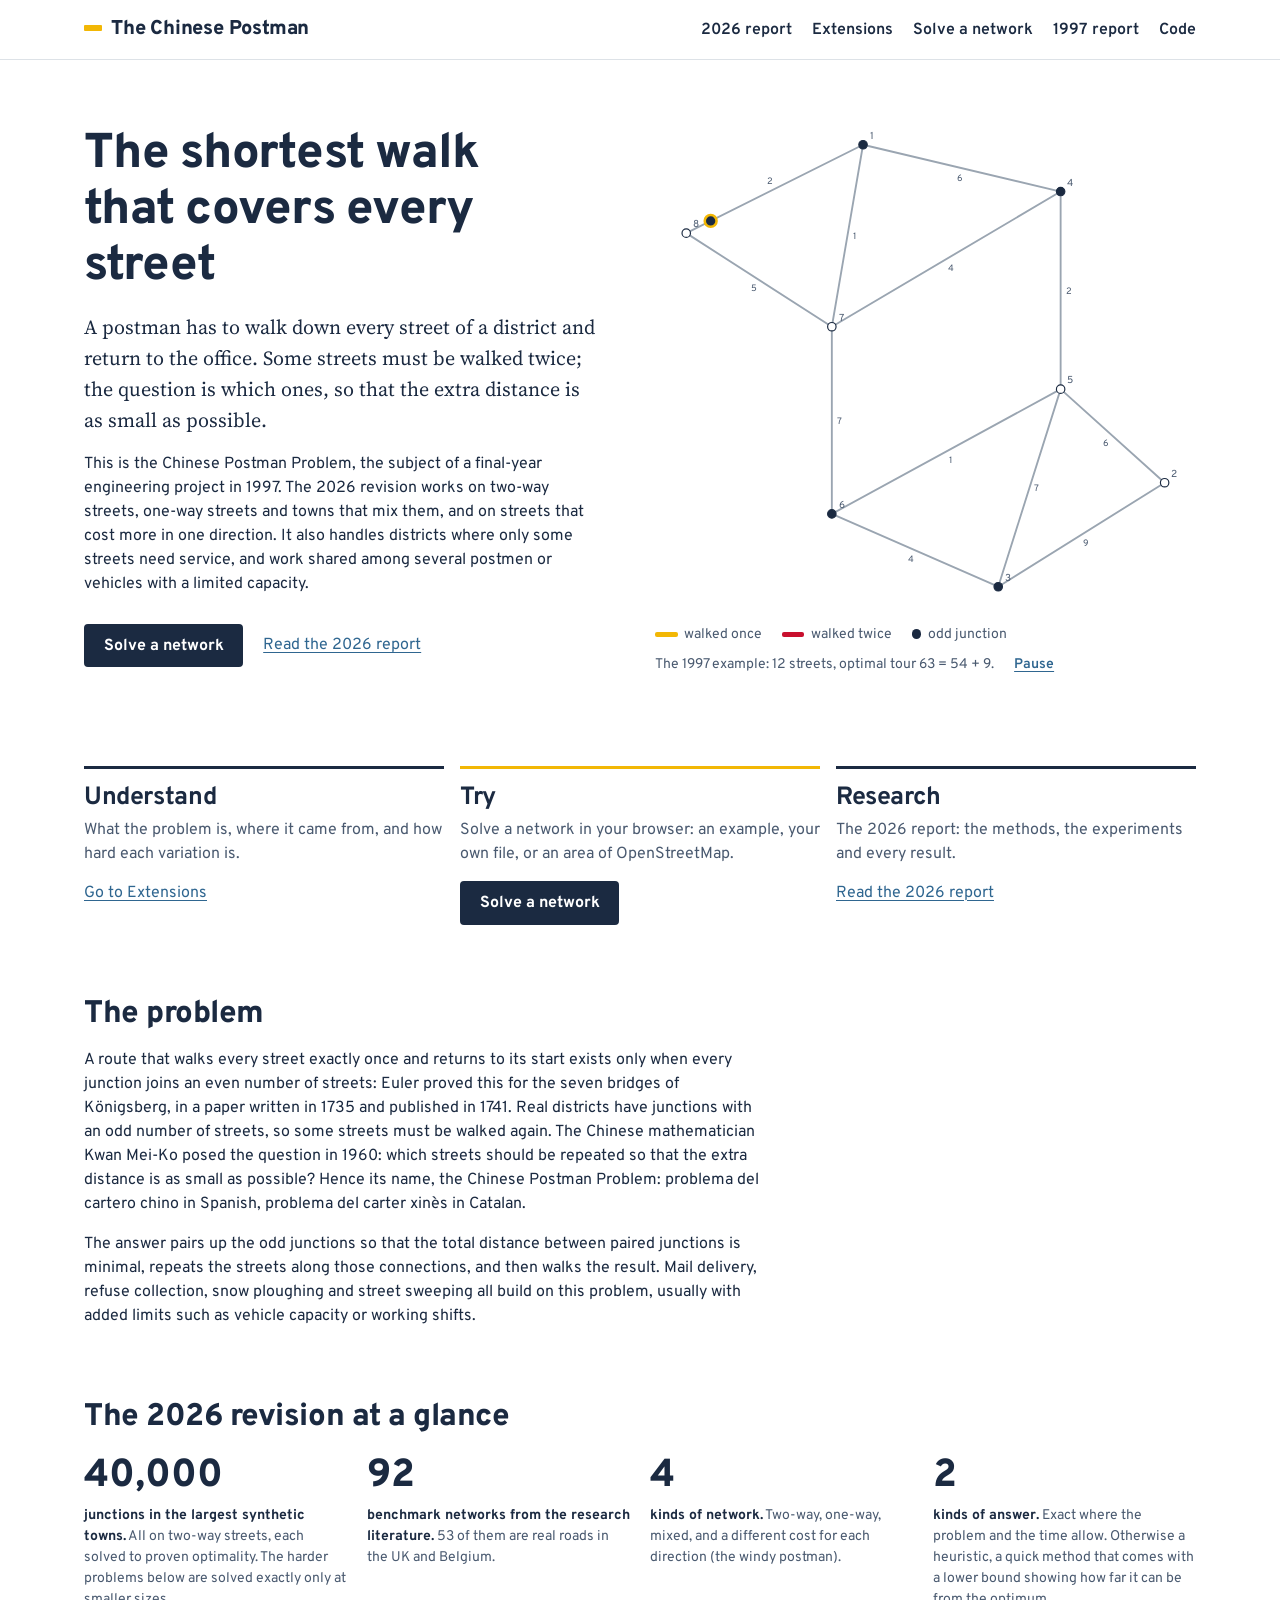
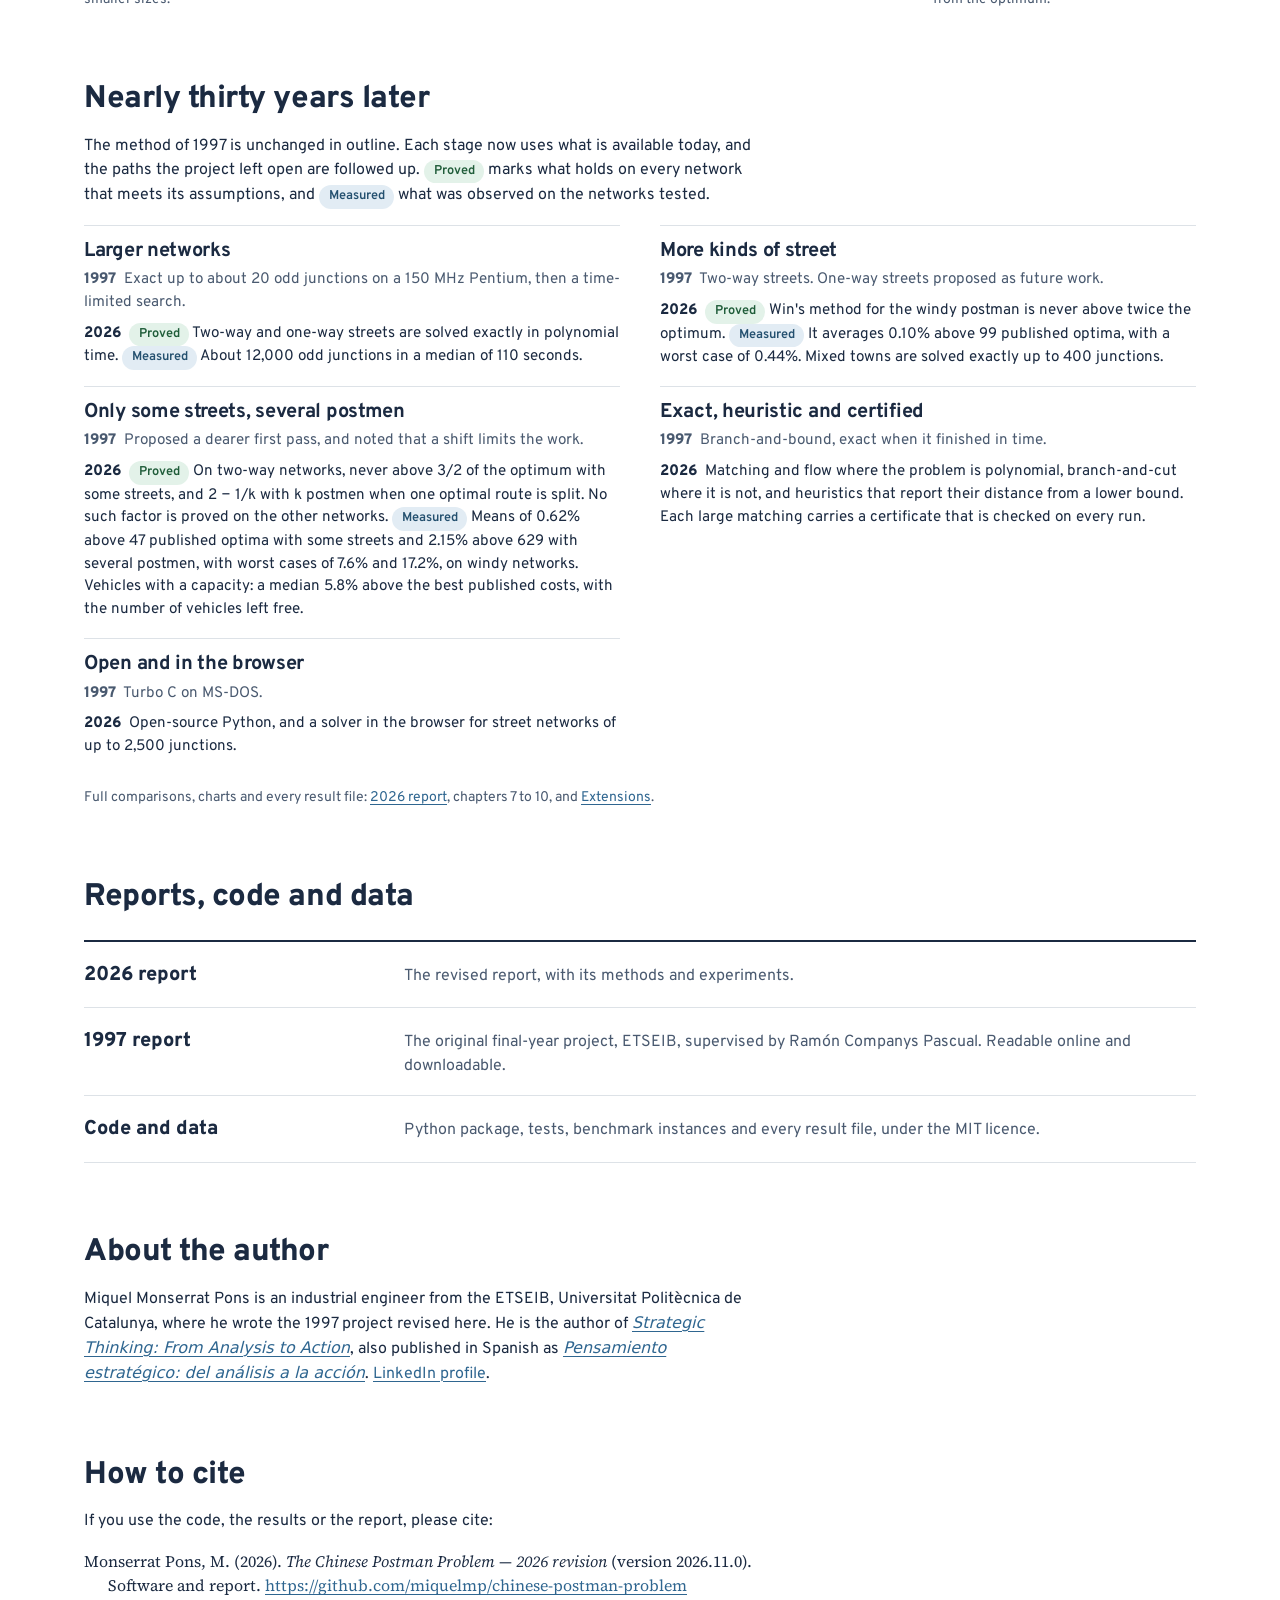
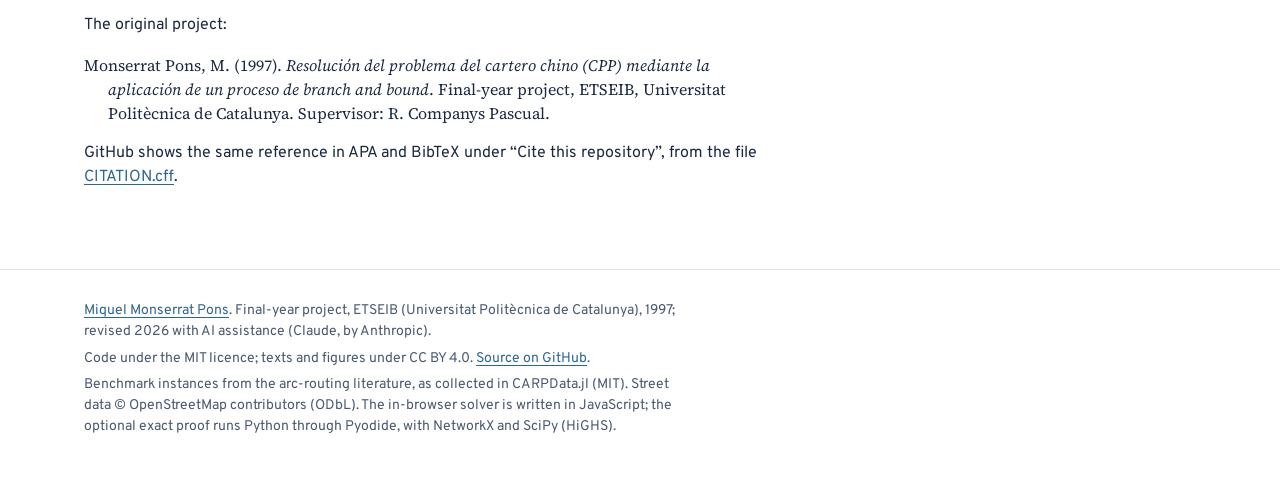
==== commit e4193426: "Use the exact book titles in the structured data Co-Authored-By: Claude Opus 5.5 <noreply@anthropic." ====
--- a/docs/index.html
+++ b/docs/index.html
@@ -22,7 +22,7 @@
 <meta property="og:image:alt" content="A street network shared among three postmen, each route in its own colour">
 <meta name="twitter:card" content="summary_large_image">
 <meta name="author" content="Miquel Monserrat Pons">
-<script type="application/ld+json">{"@context": "https://schema.org", "@graph": [{"@type": "Person", "@id": "https://miquelmp.github.io/chinese-postman-problem/#author", "name": "Miquel Monserrat Pons", "alternateName": ["Miquel Monserrat i Pons", "Miquel Monserrat"], "jobTitle": "Industrial engineer", "url": "https://miquelmp.github.io/chinese-postman-problem/#author", "sameAs": ["https://www.linkedin.com/in/miquelmonserrat/", "https://github.com/miquelmp"], "alumniOf": {"@type": "CollegeOrUniversity", "name": "Escola Tècnica Superior d'Enginyeria Industrial de Barcelona (ETSEIB), Universitat Politècnica de Catalunya"}}, {"@type": "WebSite", "@id": "https://miquelmp.github.io/chinese-postman-problem/#website", "name": "The Chinese Postman Problem, 1997 and 2026", "url": "https://miquelmp.github.io/chinese-postman-problem/", "inLanguage": "en", "author": {"@id": "https://miquelmp.github.io/chinese-postman-problem/#author"}, "publisher": {"@id": "https://miquelmp.github.io/chinese-postman-problem/#author"}}, {"@type": "Thesis", "@id": "https://miquelmp.github.io/chinese-postman-problem/1997/#thesis", "name": "Resolución del problema del cartero chino (CPP) mediante la aplicación de un proceso de branch and bound", "alternateName": "Solving the Chinese Postman Problem by a branch-and-bound process", "inLanguage": "es", "dateCreated": "1997-06", "author": {"@id": "https://miquelmp.github.io/chinese-postman-problem/#author"}, "sourceOrganization": {"@type": "CollegeOrUniversity", "name": "Universitat Politècnica de Catalunya (ETSEIB)"}, "contributor": {"@type": "Person", "name": "Ramón Companys Pascual", "roleName": "Supervisor"}, "url": "https://miquelmp.github.io/chinese-postman-problem/1997/", "about": "Chinese Postman Problem"}, {"@type": "ScholarlyArticle", "@id": "https://miquelmp.github.io/chinese-postman-problem/report/#report", "headline": "The Chinese Postman Problem — 2026 revision", "inLanguage": "en", "datePublished": "2026-11", "author": {"@id": "https://miquelmp.github.io/chinese-postman-problem/#author"}, "isBasedOn": {"@id": "https://miquelmp.github.io/chinese-postman-problem/1997/#thesis"}, "url": "https://miquelmp.github.io/chinese-postman-problem/report/", "about": ["Chinese Postman Problem", "Arc routing", "Rural postman problem"]}, {"@type": "SoftwareSourceCode", "name": "chinese_postman", "codeRepository": "https://github.com/miquelmp/chinese-postman-problem", "programmingLanguage": ["Python", "JavaScript"], "license": "https://opensource.org/licenses/MIT", "author": {"@id": "https://miquelmp.github.io/chinese-postman-problem/#author"}}, {"@type": "Book", "name": "Strategic Thinking: From Analysis to Action. The Art of Designing and Implementing Strategies", "inLanguage": "en", "author": {"@id": "https://miquelmp.github.io/chinese-postman-problem/#author"}, "url": "https://www.amazon.es/STRATEGIC-THINKING-ANALYSIS-IMPLEMENT-STRATEGIES/dp/B0DJ88K1R6"}, {"@type": "Book", "name": "Pensamiento estratégico: del análisis a la acción. El arte de diseñar e implementar estrategias", "inLanguage": "es", "author": {"@id": "https://miquelmp.github.io/chinese-postman-problem/#author"}, "url": "https://www.amazon.es/PENSAMIENTO-ESTRAT%C3%89GICO-implementar-estrategias-Dise%C3%B1ando/dp/B0DDWQMTD9/"}]}</script>
+<script type="application/ld+json">{"@context": "https://schema.org", "@graph": [{"@type": "Person", "@id": "https://miquelmp.github.io/chinese-postman-problem/#author", "name": "Miquel Monserrat Pons", "alternateName": ["Miquel Monserrat i Pons", "Miquel Monserrat"], "jobTitle": "Industrial engineer", "url": "https://miquelmp.github.io/chinese-postman-problem/#author", "sameAs": ["https://www.linkedin.com/in/miquelmonserrat/", "https://github.com/miquelmp"], "alumniOf": {"@type": "CollegeOrUniversity", "name": "Escola Tècnica Superior d'Enginyeria Industrial de Barcelona (ETSEIB), Universitat Politècnica de Catalunya"}}, {"@type": "WebSite", "@id": "https://miquelmp.github.io/chinese-postman-problem/#website", "name": "The Chinese Postman Problem, 1997 and 2026", "url": "https://miquelmp.github.io/chinese-postman-problem/", "inLanguage": "en", "author": {"@id": "https://miquelmp.github.io/chinese-postman-problem/#author"}, "publisher": {"@id": "https://miquelmp.github.io/chinese-postman-problem/#author"}}, {"@type": "Thesis", "@id": "https://miquelmp.github.io/chinese-postman-problem/1997/#thesis", "name": "Resolución del problema del cartero chino (CPP) mediante la aplicación de un proceso de branch and bound", "alternateName": "Solving the Chinese Postman Problem by a branch-and-bound process", "inLanguage": "es", "dateCreated": "1997-06", "author": {"@id": "https://miquelmp.github.io/chinese-postman-problem/#author"}, "sourceOrganization": {"@type": "CollegeOrUniversity", "name": "Universitat Politècnica de Catalunya (ETSEIB)"}, "contributor": {"@type": "Person", "name": "Ramón Companys Pascual", "roleName": "Supervisor"}, "url": "https://miquelmp.github.io/chinese-postman-problem/1997/", "about": "Chinese Postman Problem"}, {"@type": "ScholarlyArticle", "@id": "https://miquelmp.github.io/chinese-postman-problem/report/#report", "headline": "The Chinese Postman Problem — 2026 revision", "inLanguage": "en", "datePublished": "2026-11", "author": {"@id": "https://miquelmp.github.io/chinese-postman-problem/#author"}, "isBasedOn": {"@id": "https://miquelmp.github.io/chinese-postman-problem/1997/#thesis"}, "url": "https://miquelmp.github.io/chinese-postman-problem/report/", "about": ["Chinese Postman Problem", "Arc routing", "Rural postman problem"]}, {"@type": "SoftwareSourceCode", "name": "chinese_postman", "codeRepository": "https://github.com/miquelmp/chinese-postman-problem", "programmingLanguage": ["Python", "JavaScript"], "license": "https://opensource.org/licenses/MIT", "author": {"@id": "https://miquelmp.github.io/chinese-postman-problem/#author"}}, {"@type": "Book", "name": "Strategic Thinking: From Analysis to Action", "inLanguage": "en", "author": {"@id": "https://miquelmp.github.io/chinese-postman-problem/#author"}, "url": "https://www.amazon.es/STRATEGIC-THINKING-ANALYSIS-IMPLEMENT-STRATEGIES/dp/B0DJ88K1R6"}, {"@type": "Book", "name": "Pensamiento estratégico: del análisis a la acción", "inLanguage": "es", "author": {"@id": "https://miquelmp.github.io/chinese-postman-problem/#author"}, "url": "https://www.amazon.es/PENSAMIENTO-ESTRAT%C3%89GICO-implementar-estrategias-Dise%C3%B1ando/dp/B0DDWQMTD9/"}]}</script>
 </head>
 <body>
 <header class="site-header"><div class="inner"><a class="brand" href="./">The Chinese Postman</a><nav class="site-nav" aria-label="Main"><a href="report/">2026 report</a><a href="extensions/">Extensions</a><a href="try/">Solve a network</a><a href="1997/">1997 report</a><a href="https://github.com/miquelmp/chinese-postman-problem">Code</a></nav></div></header>
